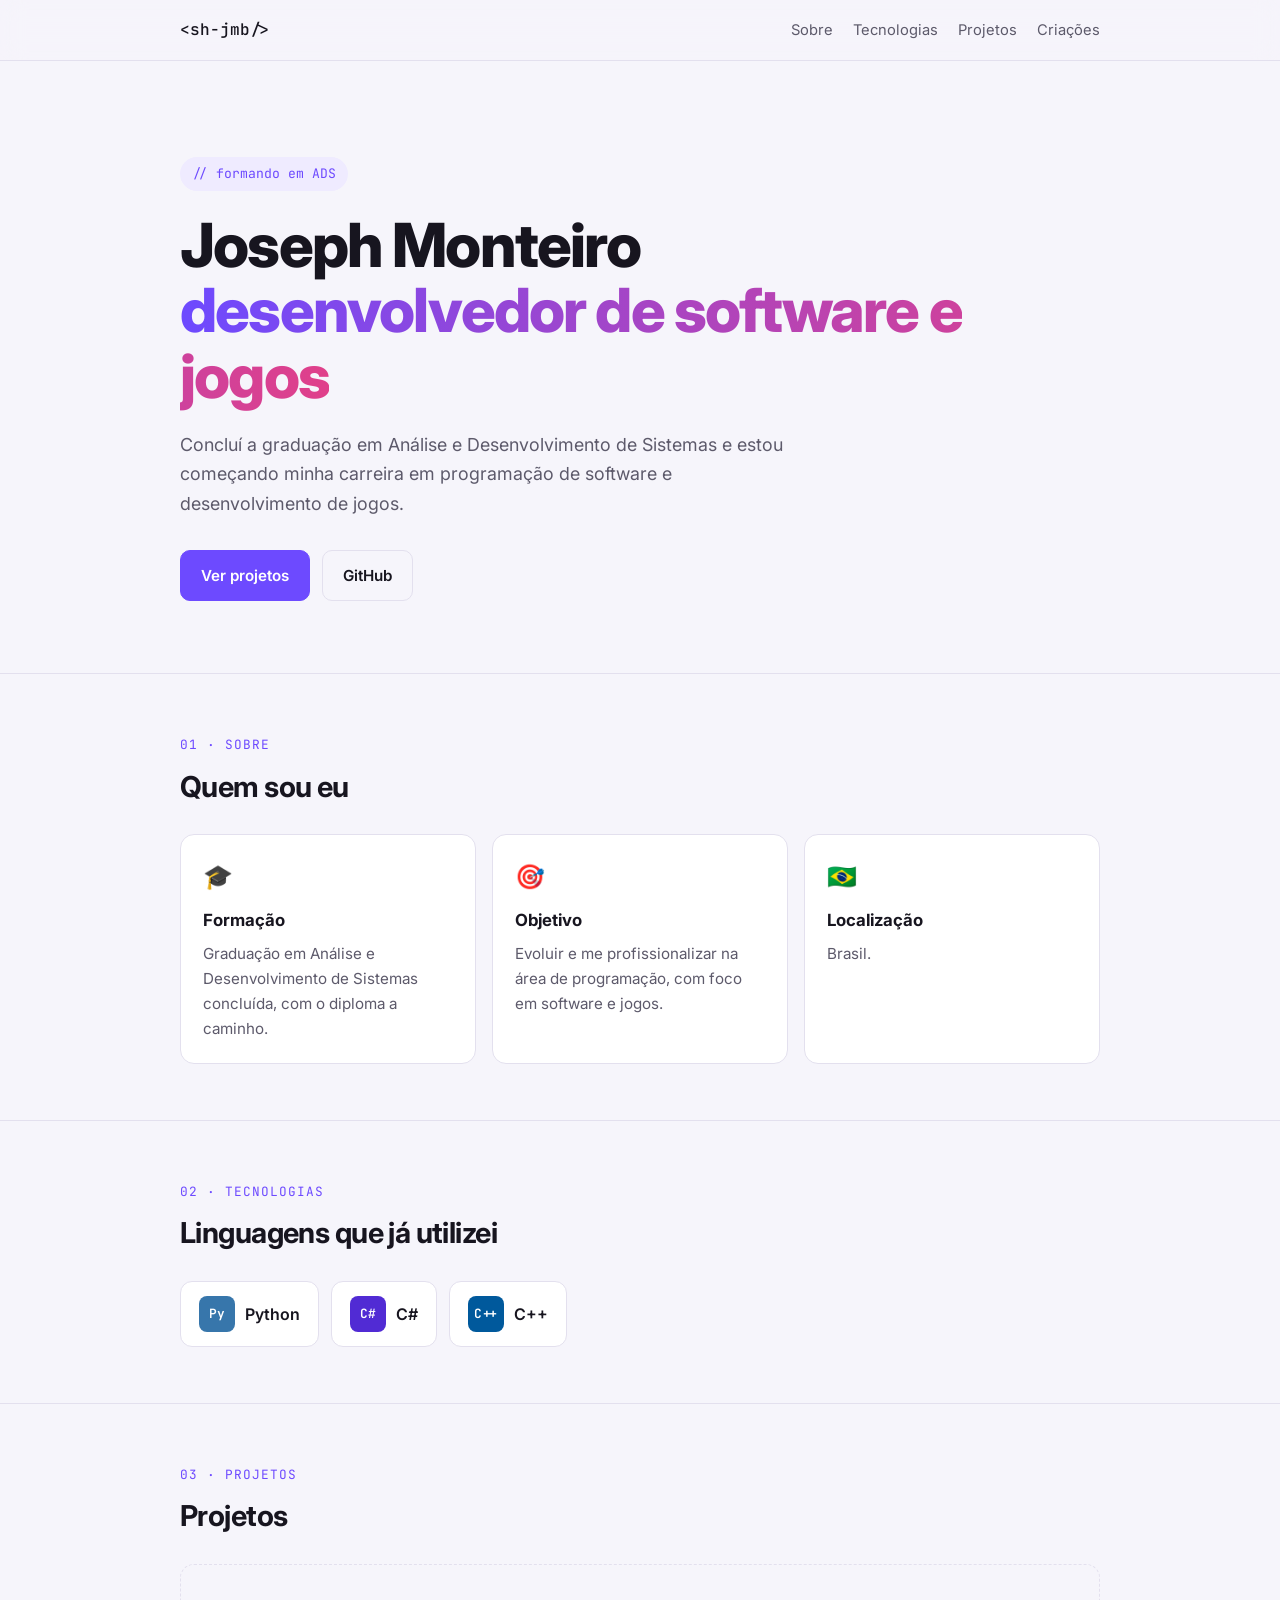
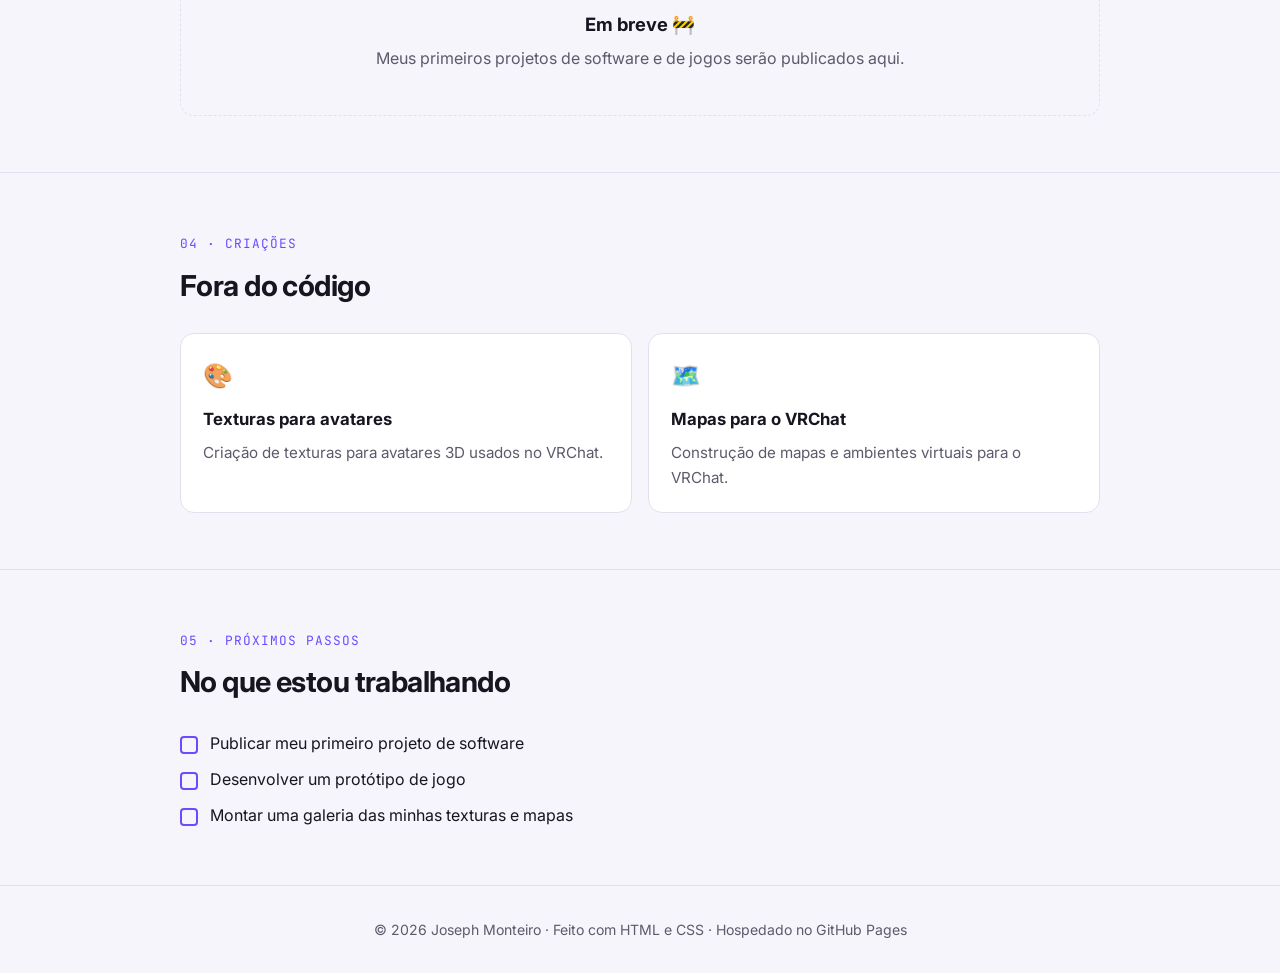
==== index.html @ 221501d6 "Cria site de portfólio" ====
<!doctype html>
<html lang="pt-BR">
<head>
<meta charset="utf-8">
<meta name="viewport" content="width=device-width, initial-scale=1">
<title>Joseph Monteiro | Portfólio</title>
<meta name="description" content="Portfólio de Joseph Monteiro, formando em Análise e Desenvolvimento de Sistemas, com foco em desenvolvimento de software e de jogos.">
<link rel="preconnect" href="https://fonts.googleapis.com">
<link rel="preconnect" href="https://fonts.gstatic.com" crossorigin>
<link href="https://fonts.googleapis.com/css2?family=Inter:wght@400;500;600;700;800&family=JetBrains+Mono:wght@500&display=swap" rel="stylesheet">
<style>
:root{
  --bg:#f6f5fb; --surface:#ffffff; --text:#17151f; --muted:#5d5a6b; --line:#e3e0ee;
  --accent:#6d4aff; --accent-2:#e0408a; --chip:#efebff;
}
@media (prefers-color-scheme: dark){
  :root{
    --bg:#0e0d14; --surface:#17151f; --text:#f1effa; --muted:#a19db3; --line:#2a2737;
    --accent:#9c85ff; --accent-2:#ff6fb0; --chip:#221e33;
  }
}
*{box-sizing:border-box;margin:0;padding:0}
html{scroll-behavior:smooth}
body{background:var(--bg);color:var(--text);font-family:Inter,system-ui,-apple-system,"Segoe UI",sans-serif;line-height:1.65;-webkit-font-smoothing:antialiased}
a{color:inherit}
.wrap{max-width:960px;margin:0 auto;padding:0 20px}

/* Navegação */
nav{position:sticky;top:0;z-index:10;backdrop-filter:blur(12px);background:color-mix(in srgb,var(--bg) 82%,transparent);border-bottom:1px solid var(--line)}
nav .wrap{display:flex;align-items:center;justify-content:space-between;height:60px;gap:16px}
.logo{font-family:"JetBrains Mono",monospace;font-weight:500;text-decoration:none}
.logo span{color:var(--accent)}
nav ul{display:flex;gap:20px;list-style:none;font-size:.92rem}
nav ul a{text-decoration:none;color:var(--muted)}
nav ul a:hover{color:var(--text)}

/* Topo */
.hero{padding:96px 0 72px}
.tag{display:inline-block;font-family:"JetBrains Mono",monospace;font-size:.82rem;color:var(--accent);background:var(--chip);padding:6px 12px;border-radius:999px;margin-bottom:22px}
h1{font-size:clamp(2.3rem,6vw,3.8rem);line-height:1.08;font-weight:800;letter-spacing:-.03em}
h1 .grad{background:linear-gradient(90deg,var(--accent),var(--accent-2));-webkit-background-clip:text;background-clip:text;color:transparent}
.hero p{margin-top:20px;font-size:1.12rem;color:var(--muted);max-width:620px}
.cta{display:flex;flex-wrap:wrap;gap:12px;margin-top:32px}
.btn{display:inline-flex;align-items:center;gap:8px;padding:12px 20px;border-radius:10px;font-weight:600;text-decoration:none;font-size:.95rem;border:1px solid var(--line)}
.btn.primary{background:var(--accent);border-color:var(--accent);color:#fff}
.btn:hover{transform:translateY(-1px)}

/* Seções */
section{padding:56px 0;border-top:1px solid var(--line)}
.label{font-family:"JetBrains Mono",monospace;font-size:.8rem;color:var(--accent);text-transform:uppercase;letter-spacing:.08em}
h2{font-size:1.8rem;font-weight:700;letter-spacing:-.02em;margin:6px 0 24px}
.grid{display:grid;gap:16px;grid-template-columns:repeat(auto-fit,minmax(240px,1fr))}
.card{background:var(--surface);border:1px solid var(--line);border-radius:14px;padding:22px}
.card h3{font-size:1.05rem;margin-bottom:6px}
.card p{color:var(--muted);font-size:.95rem}
.icon{font-size:1.5rem;margin-bottom:10px;display:block}

.skills{display:flex;flex-wrap:wrap;gap:12px}
.skill{display:flex;align-items:center;gap:10px;background:var(--surface);border:1px solid var(--line);border-radius:12px;padding:14px 18px;font-weight:600}
.skill i{font-style:normal;font-family:"JetBrains Mono",monospace;font-size:.8rem;color:#fff;border-radius:8px;width:36px;height:36px;display:grid;place-items:center}

.timeline{border-left:2px solid var(--line);padding-left:22px;display:grid;gap:22px}
.timeline div{position:relative}
.timeline div::before{content:"";position:absolute;left:-29px;top:7px;width:12px;height:12px;border-radius:50%;background:var(--accent);box-shadow:0 0 0 4px var(--bg)}
.timeline small{color:var(--muted);font-family:"JetBrains Mono",monospace;font-size:.8rem}

.soon{text-align:center;border:1px dashed var(--line);border-radius:14px;padding:44px 20px;color:var(--muted)}
.soon strong{display:block;color:var(--text);font-size:1.15rem;margin-bottom:6px}

ul.checks{list-style:none;display:grid;gap:10px}
ul.checks li{display:flex;gap:12px;align-items:flex-start}
ul.checks li::before{content:"";flex:none;margin-top:6px;width:14px;height:14px;border:2px solid var(--accent);border-radius:4px}

footer{border-top:1px solid var(--line);padding:32px 0;color:var(--muted);font-size:.88rem;text-align:center}

@media (max-width:640px){
  nav ul{display:none}
  .hero{padding:64px 0 48px}
}
</style>
</head>
<body>

<nav>
  <div class="wrap">
    <a class="logo" href="#">&lt;sh-jmb<span>/</span>&gt;</a>
    <ul>
      <li><a href="#sobre">Sobre</a></li>
      <li><a href="#tecnologias">Tecnologias</a></li>
      <li><a href="#projetos">Projetos</a></li>
      <li><a href="#criacoes">Criações</a></li>
    </ul>
  </div>
</nav>

<header class="hero">
  <div class="wrap">
    <span class="tag">// formando em ADS</span>
    <h1>Joseph Monteiro<br><span class="grad">desenvolvedor de software e jogos</span></h1>
    <p>Concluí a graduação em Análise e Desenvolvimento de Sistemas e estou começando minha carreira em programação de software e desenvolvimento de jogos.</p>
    <div class="cta">
      <a class="btn primary" href="#projetos">Ver projetos</a>
      <a class="btn" href="https://github.com/sh-jmb">GitHub</a>
    </div>
  </div>
</header>

<main>
  <section id="sobre">
    <div class="wrap">
      <span class="label">01 · Sobre</span>
      <h2>Quem sou eu</h2>
      <div class="grid">
        <div class="card">
          <span class="icon">🎓</span>
          <h3>Formação</h3>
          <p>Graduação em Análise e Desenvolvimento de Sistemas concluída, com o diploma a caminho.</p>
        </div>
        <div class="card">
          <span class="icon">🎯</span>
          <h3>Objetivo</h3>
          <p>Evoluir e me profissionalizar na área de programação, com foco em software e jogos.</p>
        </div>
        <div class="card">
          <span class="icon">🇧🇷</span>
          <h3>Localização</h3>
          <p>Brasil.</p>
        </div>
      </div>
    </div>
  </section>

  <section id="tecnologias">
    <div class="wrap">
      <span class="label">02 · Tecnologias</span>
      <h2>Linguagens que já utilizei</h2>
      <div class="skills">
        <div class="skill"><i style="background:#3776ab">Py</i>Python</div>
        <div class="skill"><i style="background:#512bd4">C#</i>C#</div>
        <div class="skill"><i style="background:#00599c">C++</i>C++</div>
      </div>
    </div>
  </section>

  <section id="projetos">
    <div class="wrap">
      <span class="label">03 · Projetos</span>
      <h2>Projetos</h2>
      <div class="soon">
        <strong>Em breve 🚧</strong>
        Meus primeiros projetos de software e de jogos serão publicados aqui.
      </div>
    </div>
  </section>

  <section id="criacoes">
    <div class="wrap">
      <span class="label">04 · Criações</span>
      <h2>Fora do código</h2>
      <div class="grid">
        <div class="card">
          <span class="icon">🎨</span>
          <h3>Texturas para avatares</h3>
          <p>Criação de texturas para avatares 3D usados no VRChat.</p>
        </div>
        <div class="card">
          <span class="icon">🗺️</span>
          <h3>Mapas para o VRChat</h3>
          <p>Construção de mapas e ambientes virtuais para o VRChat.</p>
        </div>
      </div>
    </div>
  </section>

  <section id="proximos">
    <div class="wrap">
      <span class="label">05 · Próximos passos</span>
      <h2>No que estou trabalhando</h2>
      <ul class="checks">
        <li>Publicar meu primeiro projeto de software</li>
        <li>Desenvolver um protótipo de jogo</li>
        <li>Montar uma galeria das minhas texturas e mapas</li>
      </ul>
    </div>
  </section>
</main>

<footer>
  <div class="wrap">© <span id="ano">2026</span> Joseph Monteiro · Feito com HTML e CSS · Hospedado no GitHub Pages</div>
</footer>

<script>document.getElementById('ano').textContent = new Date().getFullYear();</script>
</body>
</html>
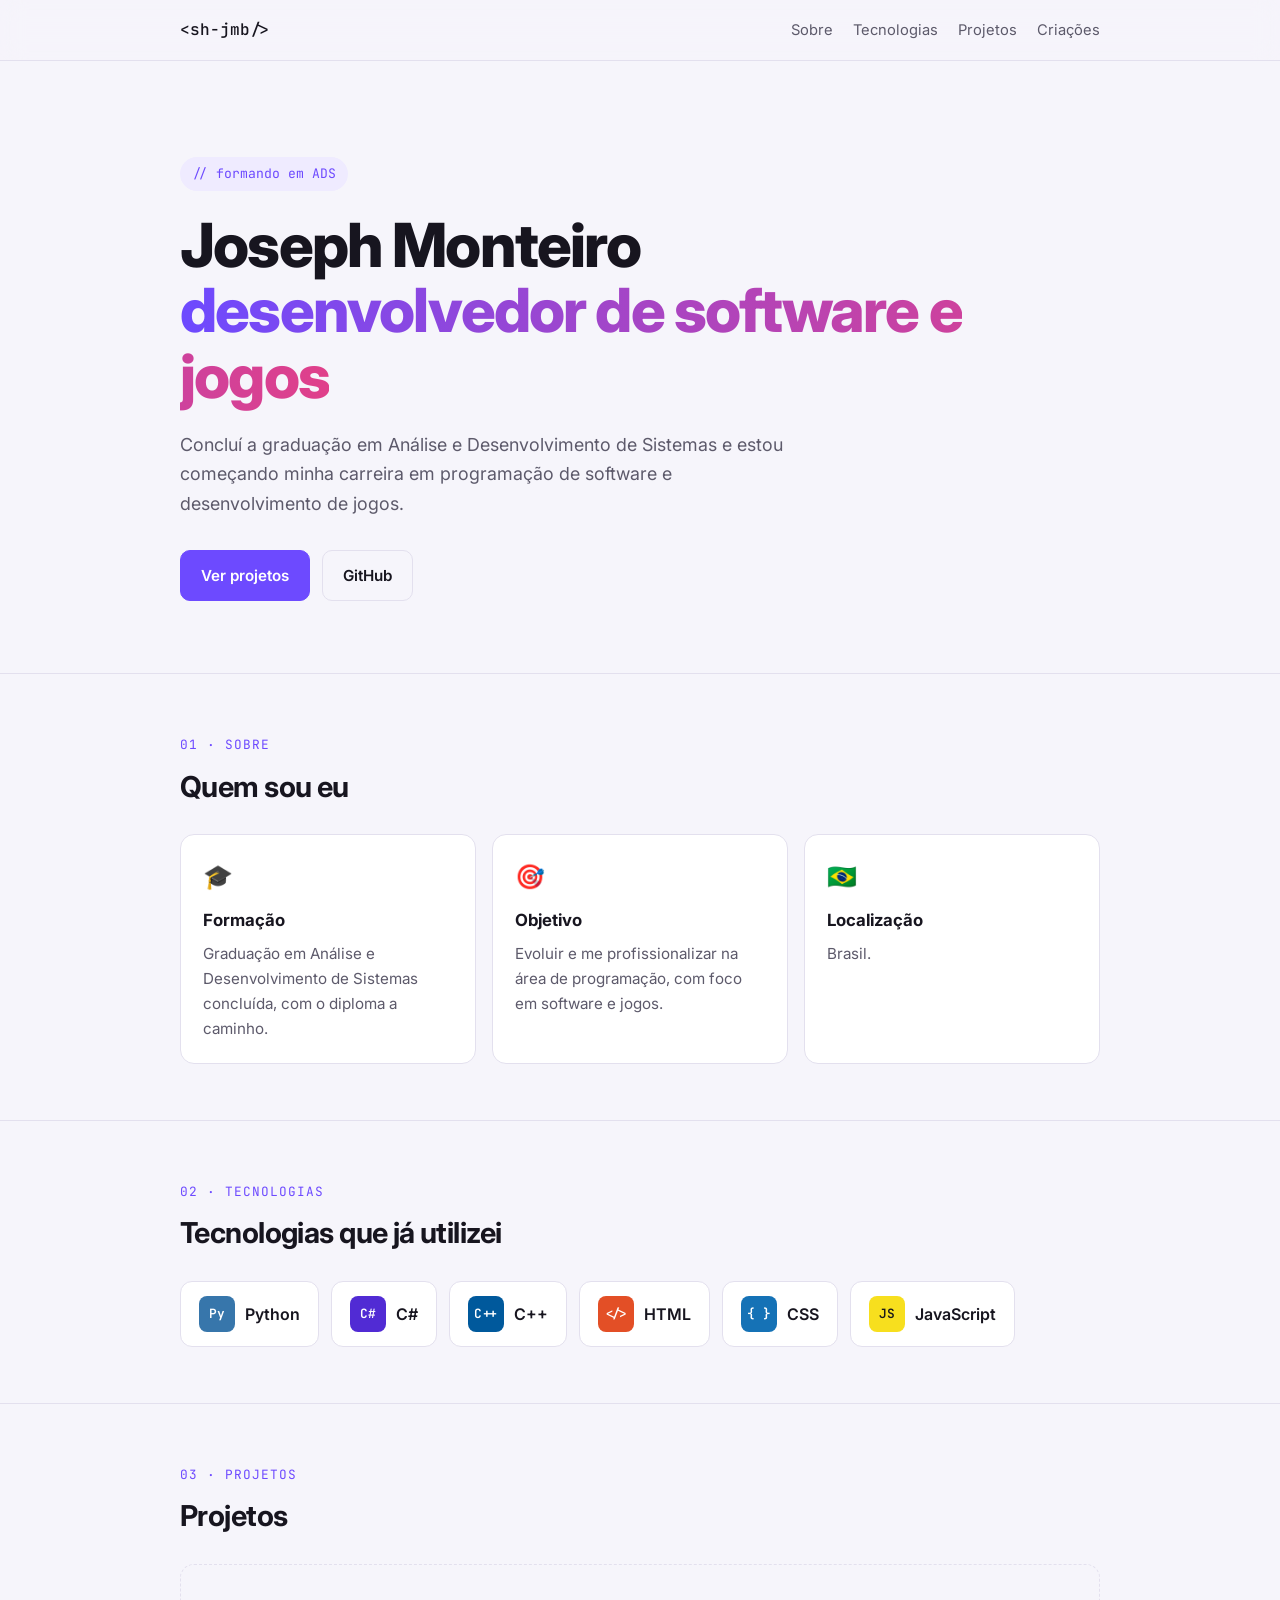
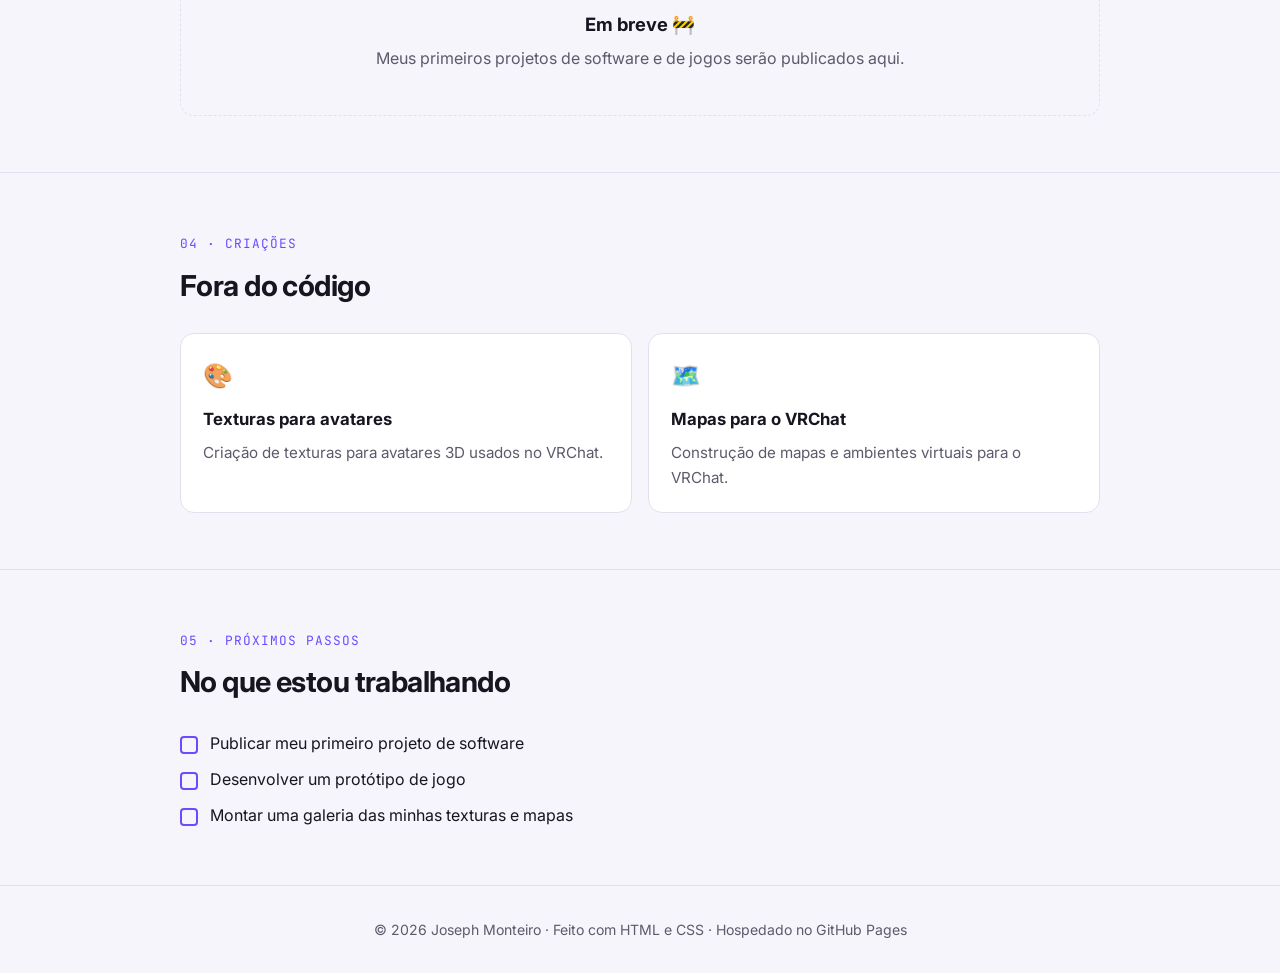
==== commit f8a6dbf1: "Adiciona HTML, CSS e JavaScript às tecnologias" ====
--- a/index.html
+++ b/index.html
@@ -133,11 +133,14 @@
   <section id="tecnologias">
     <div class="wrap">
       <span class="label">02 · Tecnologias</span>
-      <h2>Linguagens que já utilizei</h2>
+      <h2>Tecnologias que já utilizei</h2>
       <div class="skills">
         <div class="skill"><i style="background:#3776ab">Py</i>Python</div>
         <div class="skill"><i style="background:#512bd4">C#</i>C#</div>
         <div class="skill"><i style="background:#00599c">C++</i>C++</div>
+        <div class="skill"><i style="background:#e34f26">&lt;/&gt;</i>HTML</div>
+        <div class="skill"><i style="background:#1572b6">{ }</i>CSS</div>
+        <div class="skill"><i style="background:#f7df1e;color:#1a1a1a">JS</i>JavaScript</div>
       </div>
     </div>
   </section>
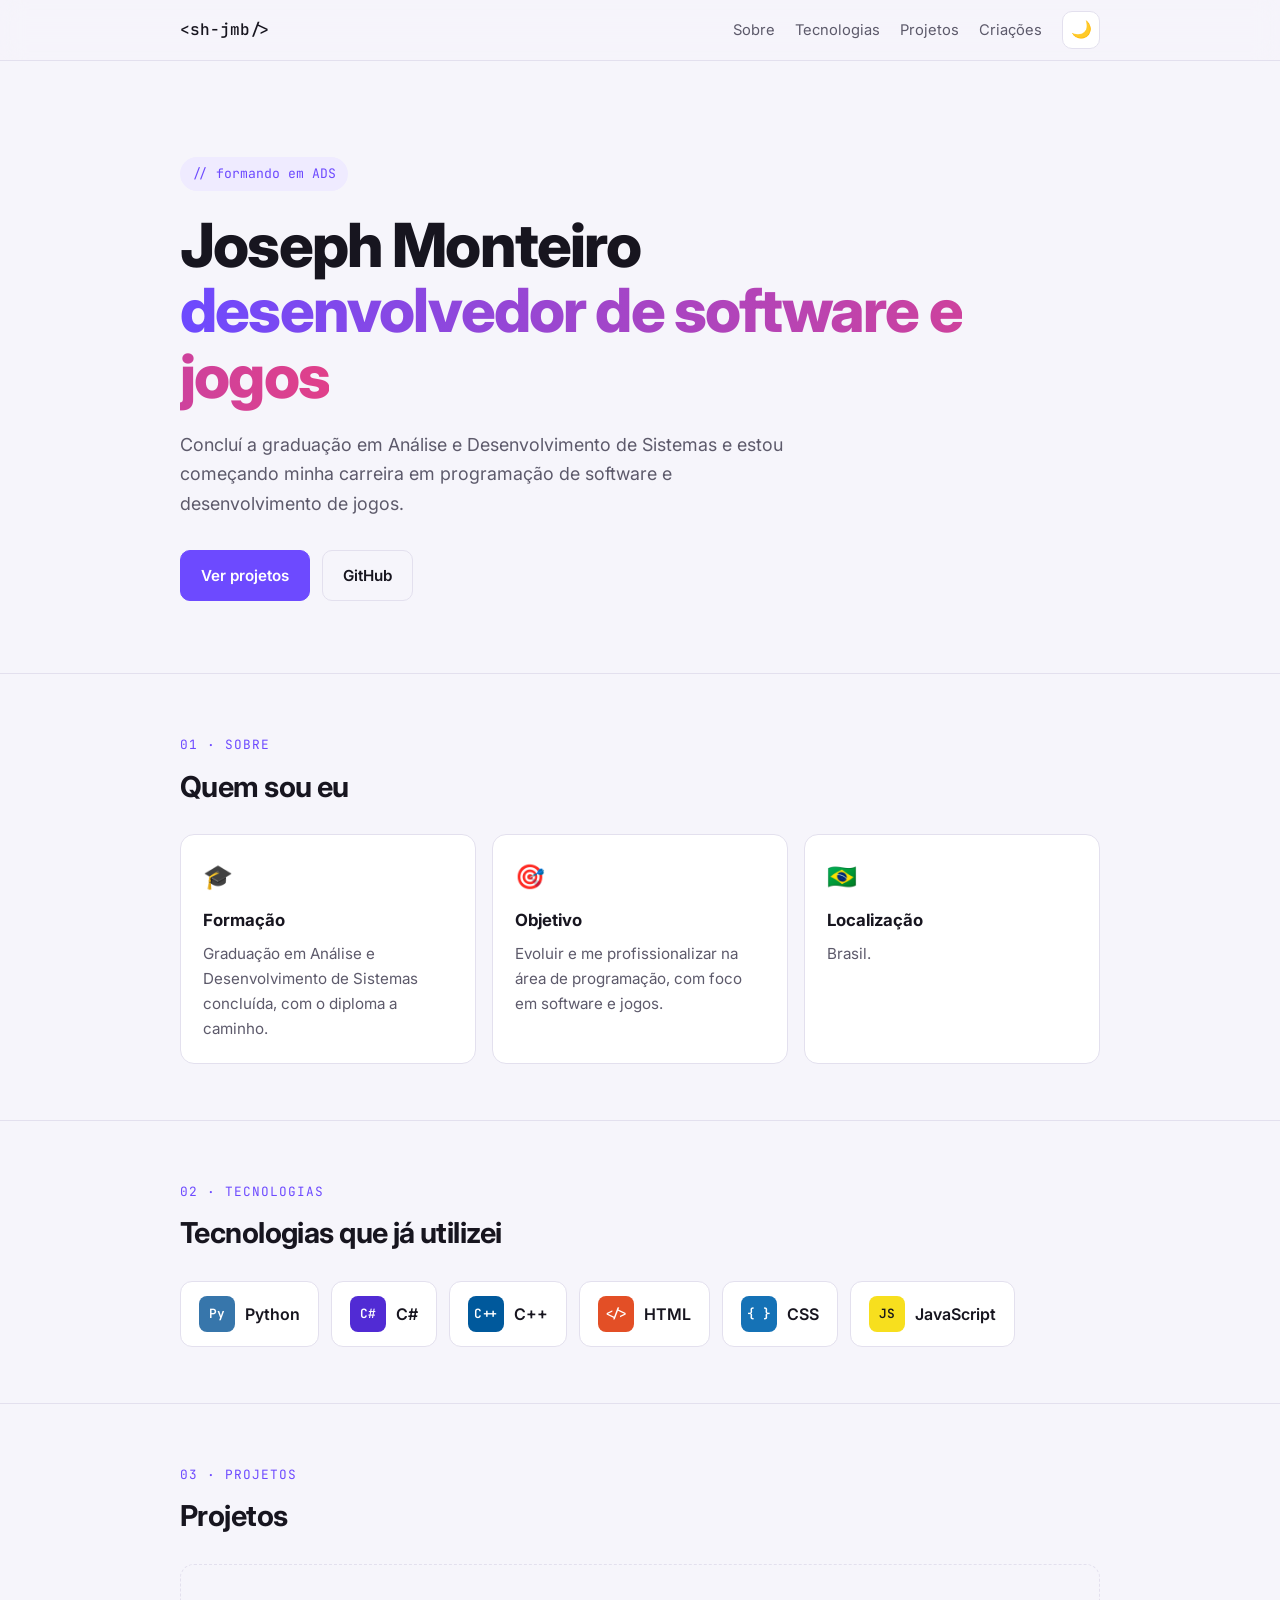
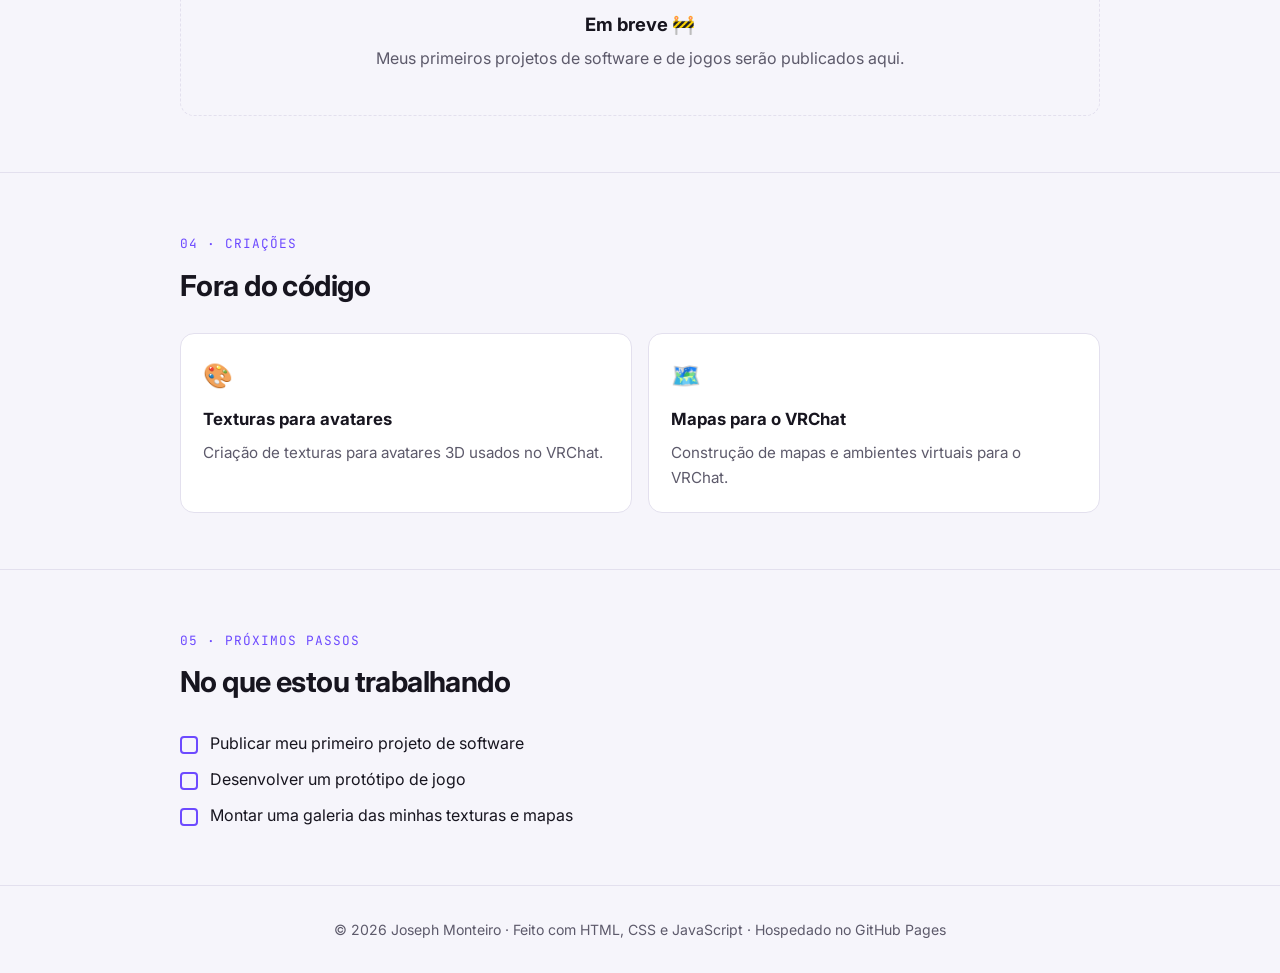
==== commit ff67002f: "Adiciona botão de modo claro/escuro" ====
--- a/index.html
+++ b/index.html
@@ -8,17 +8,25 @@
 <link rel="preconnect" href="https://fonts.googleapis.com">
 <link rel="preconnect" href="https://fonts.gstatic.com" crossorigin>
 <link href="https://fonts.googleapis.com/css2?family=Inter:wght@400;500;600;700;800&family=JetBrains+Mono:wght@500&display=swap" rel="stylesheet">
+<script>try{var t=localStorage.getItem('tema');if(t==='light'||t==='dark')document.documentElement.dataset.theme=t;}catch(e){}</script>
 <style>
 :root{
   --bg:#f6f5fb; --surface:#ffffff; --text:#17151f; --muted:#5d5a6b; --line:#e3e0ee;
   --accent:#6d4aff; --accent-2:#e0408a; --chip:#efebff;
 }
 @media (prefers-color-scheme: dark){
-  :root{
+  :root:not([data-theme="light"]){
     --bg:#0e0d14; --surface:#17151f; --text:#f1effa; --muted:#a19db3; --line:#2a2737;
     --accent:#9c85ff; --accent-2:#ff6fb0; --chip:#221e33;
   }
 }
+:root[data-theme="dark"]{
+  --bg:#0e0d14; --surface:#17151f; --text:#f1effa; --muted:#a19db3; --line:#2a2737;
+  --accent:#9c85ff; --accent-2:#ff6fb0; --chip:#221e33;
+}
+:root{color-scheme:light dark}
+:root[data-theme="light"]{color-scheme:light}
+:root[data-theme="dark"]{color-scheme:dark}
 *{box-sizing:border-box;margin:0;padding:0}
 html{scroll-behavior:smooth}
 body{background:var(--bg);color:var(--text);font-family:Inter,system-ui,-apple-system,"Segoe UI",sans-serif;line-height:1.65;-webkit-font-smoothing:antialiased}
@@ -33,6 +41,11 @@
 nav ul{display:flex;gap:20px;list-style:none;font-size:.92rem}
 nav ul a{text-decoration:none;color:var(--muted)}
 nav ul a:hover{color:var(--text)}
+.nav-right{display:flex;align-items:center;gap:20px}
+.theme-btn{display:grid;place-items:center;width:38px;height:38px;border-radius:10px;border:1px solid var(--line);background:var(--surface);color:var(--text);cursor:pointer;font-size:1.05rem;line-height:1}
+.theme-btn:hover{border-color:var(--accent)}
+.theme-btn:focus-visible{outline:2px solid var(--accent);outline-offset:2px}
+body,.card,.skill,nav,.theme-btn{transition:background-color .25s,border-color .25s,color .25s}
 
 /* Topo */
 .hero{padding:96px 0 72px}
@@ -84,12 +97,15 @@
 <nav>
   <div class="wrap">
     <a class="logo" href="#">&lt;sh-jmb<span>/</span>&gt;</a>
-    <ul>
-      <li><a href="#sobre">Sobre</a></li>
-      <li><a href="#tecnologias">Tecnologias</a></li>
-      <li><a href="#projetos">Projetos</a></li>
-      <li><a href="#criacoes">Criações</a></li>
-    </ul>
+    <div class="nav-right">
+      <ul>
+        <li><a href="#sobre">Sobre</a></li>
+        <li><a href="#tecnologias">Tecnologias</a></li>
+        <li><a href="#projetos">Projetos</a></li>
+        <li><a href="#criacoes">Criações</a></li>
+      </ul>
+      <button class="theme-btn" id="tema" type="button" aria-label="Alternar modo claro/escuro" title="Alternar modo claro/escuro">🌙</button>
+    </div>
   </div>
 </nav>
 
@@ -189,9 +205,33 @@
 </main>
 
 <footer>
-  <div class="wrap">© <span id="ano">2026</span> Joseph Monteiro · Feito com HTML e CSS · Hospedado no GitHub Pages</div>
+  <div class="wrap">© <span id="ano">2026</span> Joseph Monteiro · Feito com HTML, CSS e JavaScript · Hospedado no GitHub Pages</div>
 </footer>
 
-<script>document.getElementById('ano').textContent = new Date().getFullYear();</script>
+<script>
+document.getElementById('ano').textContent = new Date().getFullYear();
+
+// Modo claro/escuro: segue o sistema até a pessoa escolher, e lembra a escolha
+(function(){
+  var root = document.documentElement;
+  var btn = document.getElementById('tema');
+  var media = window.matchMedia('(prefers-color-scheme: dark)');
+  function atual(){ return root.dataset.theme || (media.matches ? 'dark' : 'light'); }
+  function atualizarBotao(){
+    var escuro = atual() === 'dark';
+    btn.textContent = escuro ? '☀️' : '🌙';
+    btn.setAttribute('aria-label', escuro ? 'Ativar modo claro' : 'Ativar modo escuro');
+    btn.title = btn.getAttribute('aria-label');
+  }
+  btn.addEventListener('click', function(){
+    var novo = atual() === 'dark' ? 'light' : 'dark';
+    root.dataset.theme = novo;
+    try { localStorage.setItem('tema', novo); } catch(e) {}
+    atualizarBotao();
+  });
+  media.addEventListener('change', atualizarBotao);
+  atualizarBotao();
+})();
+</script>
 </body>
 </html>
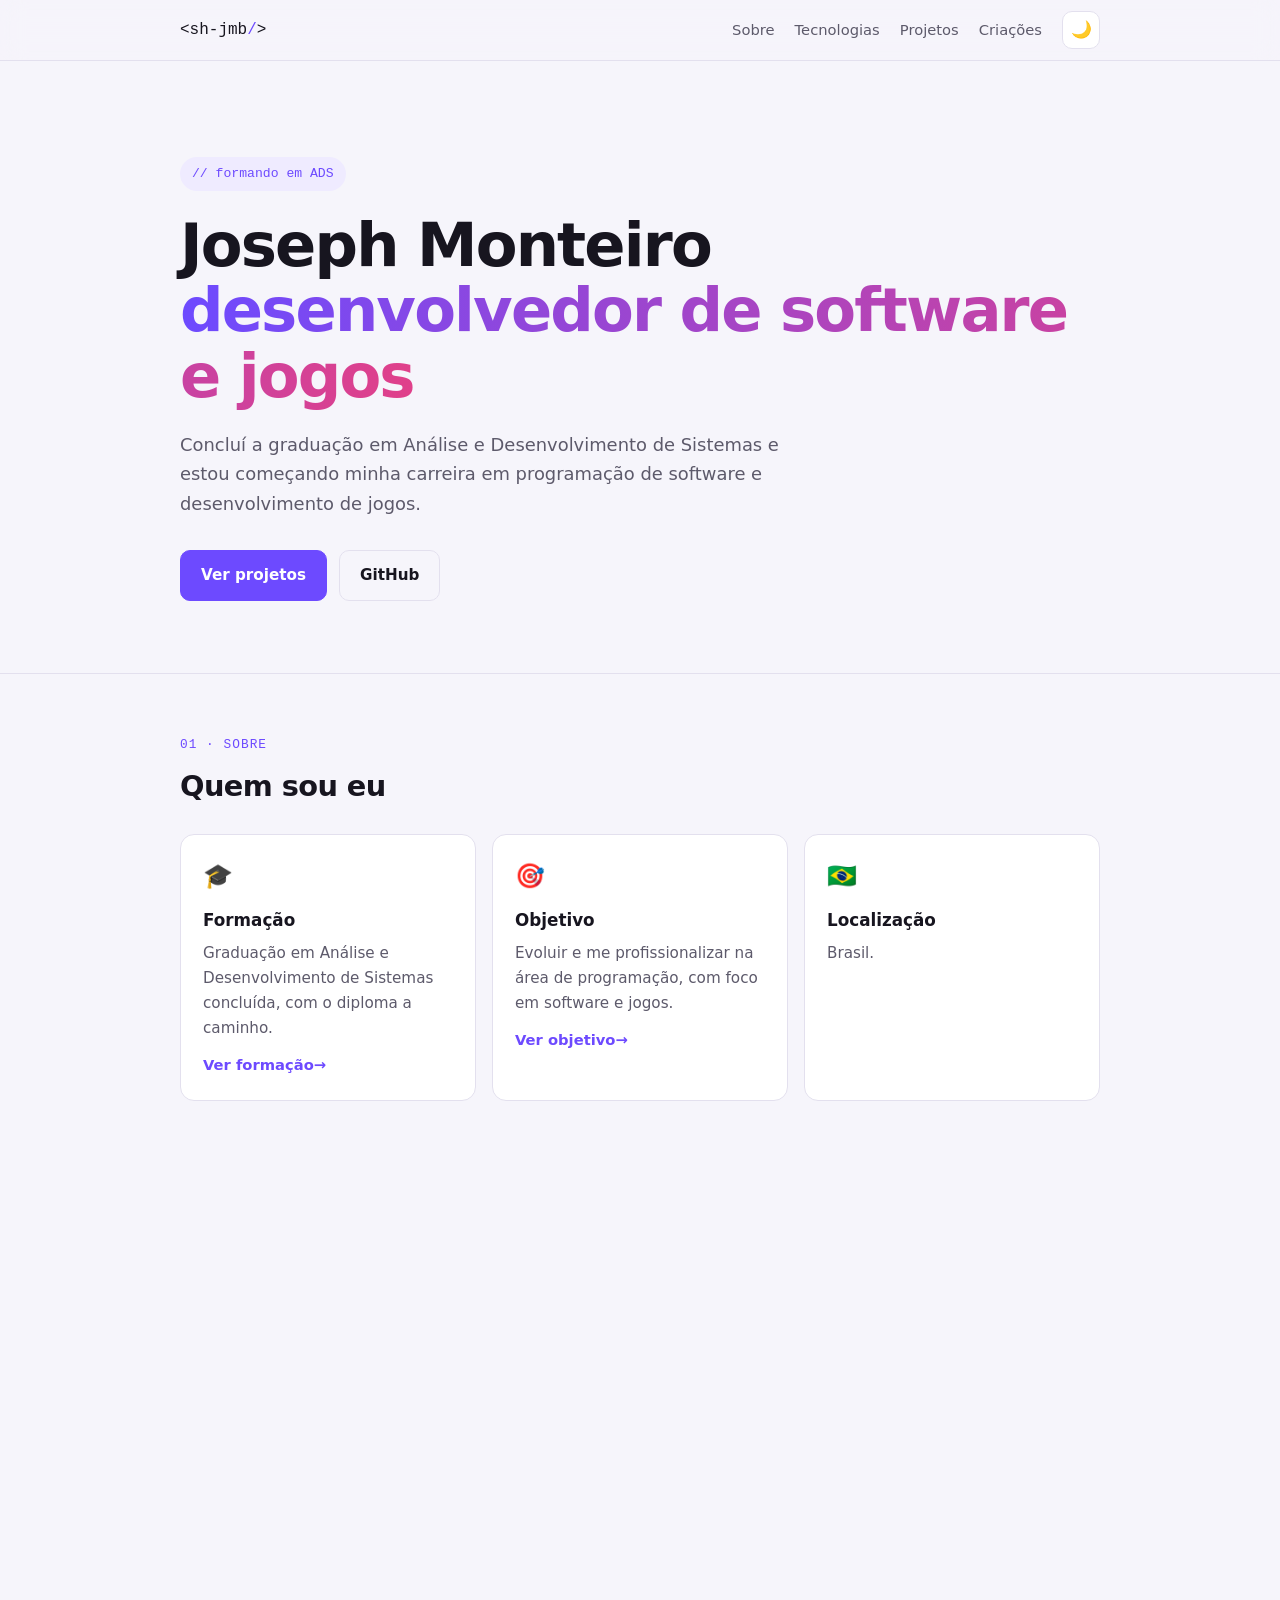
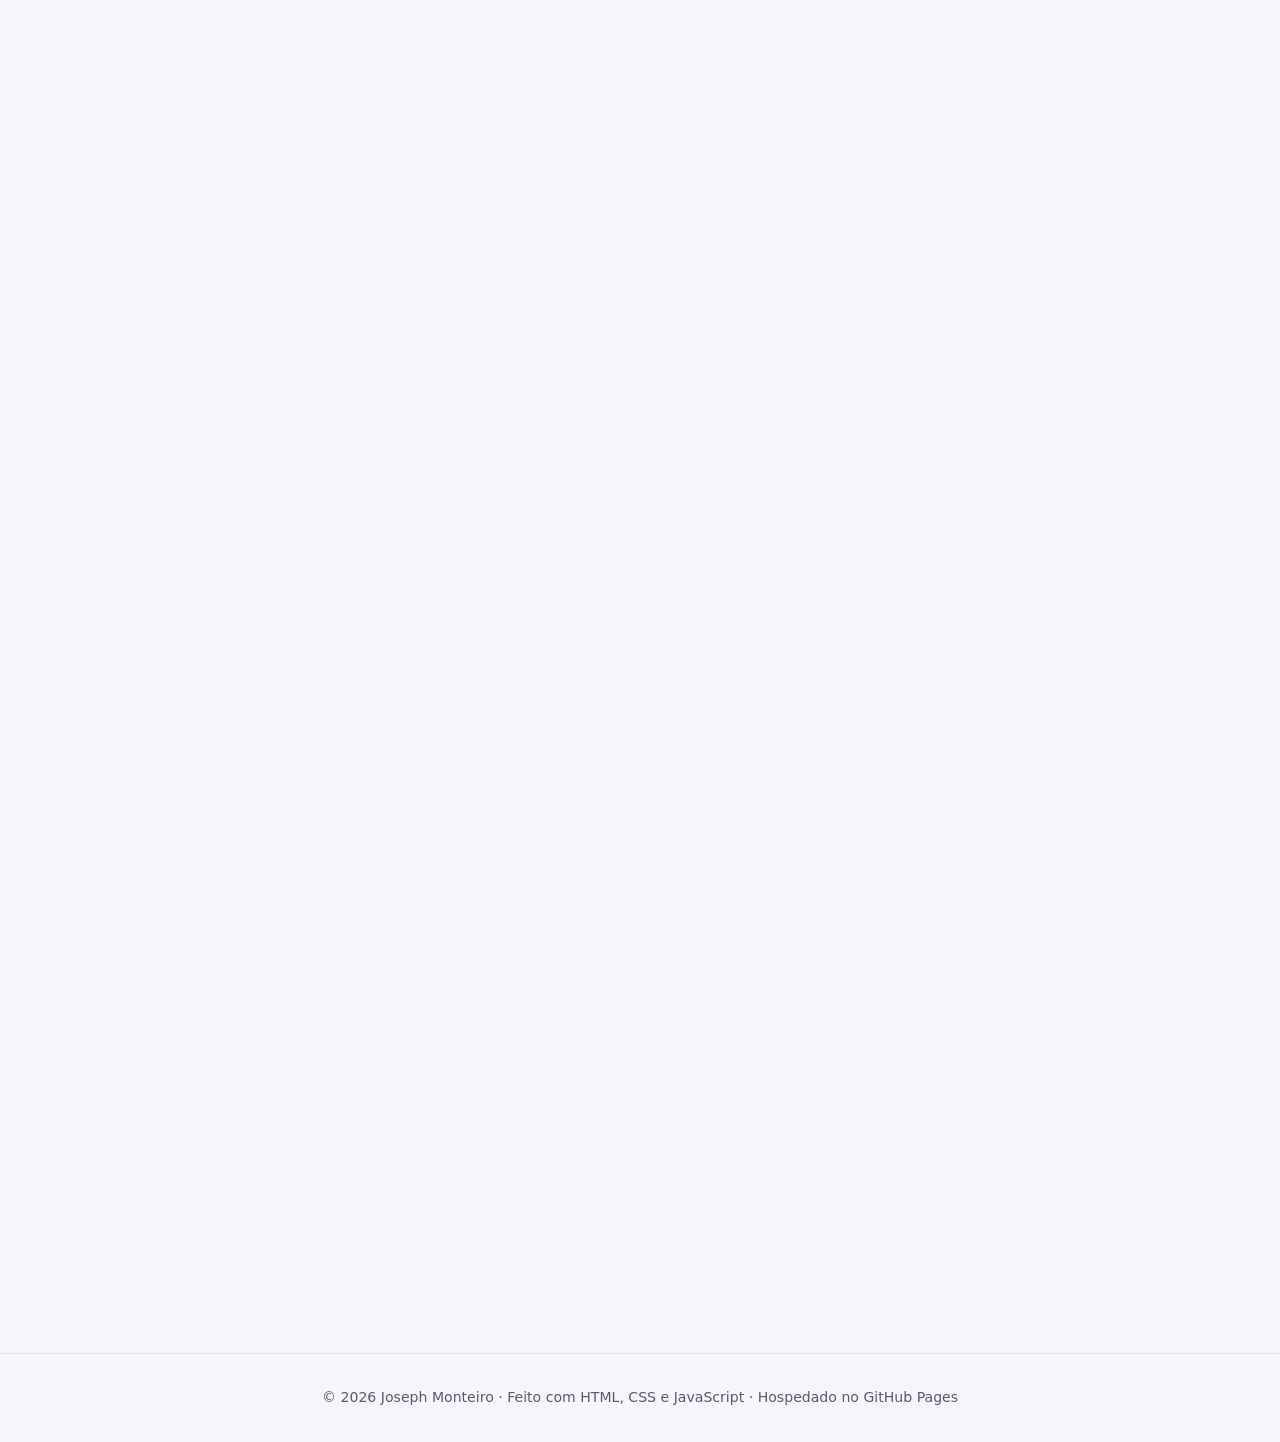
==== commit edbf713c: "Reorganização do CSS/JS e adiciona páginas de formação e criações" ====
--- a/index.html
+++ b/index.html
@@ -1,237 +1,178 @@
 <!doctype html>
 <html lang="pt-BR">
 <head>
-<meta charset="utf-8">
-<meta name="viewport" content="width=device-width, initial-scale=1">
-<title>Joseph Monteiro | Portfólio</title>
-<meta name="description" content="Portfólio de Joseph Monteiro, formando em Análise e Desenvolvimento de Sistemas, com foco em desenvolvimento de software e de jogos.">
-<link rel="preconnect" href="https://fonts.googleapis.com">
-<link rel="preconnect" href="https://fonts.gstatic.com" crossorigin>
-<link href="https://fonts.googleapis.com/css2?family=Inter:wght@400;500;600;700;800&family=JetBrains+Mono:wght@500&display=swap" rel="stylesheet">
-<script>try{var t=localStorage.getItem('tema');if(t==='light'||t==='dark')document.documentElement.dataset.theme=t;}catch(e){}</script>
-<style>
-:root{
-  --bg:#f6f5fb; --surface:#ffffff; --text:#17151f; --muted:#5d5a6b; --line:#e3e0ee;
-  --accent:#6d4aff; --accent-2:#e0408a; --chip:#efebff;
-}
-@media (prefers-color-scheme: dark){
-  :root:not([data-theme="light"]){
-    --bg:#0e0d14; --surface:#17151f; --text:#f1effa; --muted:#a19db3; --line:#2a2737;
-    --accent:#9c85ff; --accent-2:#ff6fb0; --chip:#221e33;
-  }
-}
-:root[data-theme="dark"]{
-  --bg:#0e0d14; --surface:#17151f; --text:#f1effa; --muted:#a19db3; --line:#2a2737;
-  --accent:#9c85ff; --accent-2:#ff6fb0; --chip:#221e33;
-}
-:root{color-scheme:light dark}
-:root[data-theme="light"]{color-scheme:light}
-:root[data-theme="dark"]{color-scheme:dark}
-*{box-sizing:border-box;margin:0;padding:0}
-html{scroll-behavior:smooth}
-body{background:var(--bg);color:var(--text);font-family:Inter,system-ui,-apple-system,"Segoe UI",sans-serif;line-height:1.65;-webkit-font-smoothing:antialiased}
-a{color:inherit}
-.wrap{max-width:960px;margin:0 auto;padding:0 20px}
+  <meta charset="utf-8">
+  <meta name="viewport" content="width=device-width, initial-scale=1">
+  <meta http-equiv="Content-Security-Policy" content="default-src 'self'; script-src 'self'; style-src 'self' https://fonts.googleapis.com; font-src https://fonts.gstatic.com; img-src 'self' data:; connect-src 'self'; base-uri 'self'; form-action 'none'; object-src 'none'">
+  <meta name="referrer" content="strict-origin-when-cross-origin">
 
-/* Navegação */
-nav{position:sticky;top:0;z-index:10;backdrop-filter:blur(12px);background:color-mix(in srgb,var(--bg) 82%,transparent);border-bottom:1px solid var(--line)}
-nav .wrap{display:flex;align-items:center;justify-content:space-between;height:60px;gap:16px}
-.logo{font-family:"JetBrains Mono",monospace;font-weight:500;text-decoration:none}
-.logo span{color:var(--accent)}
-nav ul{display:flex;gap:20px;list-style:none;font-size:.92rem}
-nav ul a{text-decoration:none;color:var(--muted)}
-nav ul a:hover{color:var(--text)}
-.nav-right{display:flex;align-items:center;gap:20px}
-.theme-btn{display:grid;place-items:center;width:38px;height:38px;border-radius:10px;border:1px solid var(--line);background:var(--surface);color:var(--text);cursor:pointer;font-size:1.05rem;line-height:1}
-.theme-btn:hover{border-color:var(--accent)}
-.theme-btn:focus-visible{outline:2px solid var(--accent);outline-offset:2px}
-body,.card,.skill,nav,.theme-btn{transition:background-color .25s,border-color .25s,color .25s}
+  <title>Joseph Monteiro | Portfólio</title>
+  <meta name="description" content="Portfólio de Joseph Monteiro, formando em Análise e Desenvolvimento de Sistemas, com foco em desenvolvimento de software e de jogos.">
+  <meta name="theme-color" content="#f6f5fb" media="(prefers-color-scheme: light)">
+  <meta name="theme-color" content="#0e0d14" media="(prefers-color-scheme: dark)">
 
-/* Topo */
-.hero{padding:96px 0 72px}
-.tag{display:inline-block;font-family:"JetBrains Mono",monospace;font-size:.82rem;color:var(--accent);background:var(--chip);padding:6px 12px;border-radius:999px;margin-bottom:22px}
-h1{font-size:clamp(2.3rem,6vw,3.8rem);line-height:1.08;font-weight:800;letter-spacing:-.03em}
-h1 .grad{background:linear-gradient(90deg,var(--accent),var(--accent-2));-webkit-background-clip:text;background-clip:text;color:transparent}
-.hero p{margin-top:20px;font-size:1.12rem;color:var(--muted);max-width:620px}
-.cta{display:flex;flex-wrap:wrap;gap:12px;margin-top:32px}
-.btn{display:inline-flex;align-items:center;gap:8px;padding:12px 20px;border-radius:10px;font-weight:600;text-decoration:none;font-size:.95rem;border:1px solid var(--line)}
-.btn.primary{background:var(--accent);border-color:var(--accent);color:#fff}
-.btn:hover{transform:translateY(-1px)}
+  <!-- Prévia ao compartilhar o link -->
+  <meta property="og:type" content="website">
+  <meta property="og:title" content="Joseph Monteiro | Portfólio">
+  <meta property="og:description" content="Formando em ADS, com foco em desenvolvimento de software e de jogos.">
+  <meta property="og:url" content="https://sh-jmb.github.io/">
+  <meta property="og:locale" content="pt_BR">
 
-/* Seções */
-section{padding:56px 0;border-top:1px solid var(--line)}
-.label{font-family:"JetBrains Mono",monospace;font-size:.8rem;color:var(--accent);text-transform:uppercase;letter-spacing:.08em}
-h2{font-size:1.8rem;font-weight:700;letter-spacing:-.02em;margin:6px 0 24px}
-.grid{display:grid;gap:16px;grid-template-columns:repeat(auto-fit,minmax(240px,1fr))}
-.card{background:var(--surface);border:1px solid var(--line);border-radius:14px;padding:22px}
-.card h3{font-size:1.05rem;margin-bottom:6px}
-.card p{color:var(--muted);font-size:.95rem}
-.icon{font-size:1.5rem;margin-bottom:10px;display:block}
+  <link rel="icon" href="assets/favicon.svg" type="image/svg+xml">
 
-.skills{display:flex;flex-wrap:wrap;gap:12px}
-.skill{display:flex;align-items:center;gap:10px;background:var(--surface);border:1px solid var(--line);border-radius:12px;padding:14px 18px;font-weight:600}
-.skill i{font-style:normal;font-family:"JetBrains Mono",monospace;font-size:.8rem;color:#fff;border-radius:8px;width:36px;height:36px;display:grid;place-items:center}
+  <!-- Fontes -->
+  <link rel="preconnect" href="https://fonts.googleapis.com">
+  <link rel="preconnect" href="https://fonts.gstatic.com" crossorigin>
+  <link rel="stylesheet" href="https://fonts.googleapis.com/css2?family=Inter:wght@400;600;700;800&family=JetBrains+Mono:wght@500&display=swap">
 
-.timeline{border-left:2px solid var(--line);padding-left:22px;display:grid;gap:22px}
-.timeline div{position:relative}
-.timeline div::before{content:"";position:absolute;left:-29px;top:7px;width:12px;height:12px;border-radius:50%;background:var(--accent);box-shadow:0 0 0 4px var(--bg)}
-.timeline small{color:var(--muted);font-family:"JetBrains Mono",monospace;font-size:.8rem}
+  <!-- Estilos (a ordem importa) -->
+  <link rel="stylesheet" href="css/tokens.css">
+  <link rel="stylesheet" href="css/base.css">
+  <link rel="stylesheet" href="css/layout.css">
+  <link rel="stylesheet" href="css/components.css">
+  <link rel="stylesheet" href="css/animations.css">
 
-.soon{text-align:center;border:1px dashed var(--line);border-radius:14px;padding:44px 20px;color:var(--muted)}
-.soon strong{display:block;color:var(--text);font-size:1.15rem;margin-bottom:6px}
-
-ul.checks{list-style:none;display:grid;gap:10px}
-ul.checks li{display:flex;gap:12px;align-items:flex-start}
-ul.checks li::before{content:"";flex:none;margin-top:6px;width:14px;height:14px;border:2px solid var(--accent);border-radius:4px}
-
-footer{border-top:1px solid var(--line);padding:32px 0;color:var(--muted);font-size:.88rem;text-align:center}
-
-@media (max-width:640px){
-  nav ul{display:none}
-  .hero{padding:64px 0 48px}
-}
-</style>
+  <!-- Tema salvo (precisa rodar antes da página aparecer) -->
+  <script src="js/theme-init.js"></script>
+  <script type="module" src="js/main.js"></script>
 </head>
 <body>
+  <a class="skip-link" href="#conteudo">Pular para o conteúdo</a>
 
-<nav>
-  <div class="wrap">
-    <a class="logo" href="#">&lt;sh-jmb<span>/</span>&gt;</a>
-    <div class="nav-right">
-      <ul>
-        <li><a href="#sobre">Sobre</a></li>
-        <li><a href="#tecnologias">Tecnologias</a></li>
-        <li><a href="#projetos">Projetos</a></li>
-        <li><a href="#criacoes">Criações</a></li>
-      </ul>
-      <button class="theme-btn" id="tema" type="button" aria-label="Alternar modo claro/escuro" title="Alternar modo claro/escuro">🌙</button>
+  <nav class="nav" aria-label="Navegação principal">
+    <div class="wrap">
+      <a class="logo" href="#">&lt;sh-jmb<span>/</span>&gt;</a>
+      <div class="nav-right">
+        <ul class="nav-links">
+          <li><a href="#sobre">Sobre</a></li>
+          <li><a href="#tecnologias">Tecnologias</a></li>
+          <li><a href="#projetos">Projetos</a></li>
+          <li><a href="#criacoes">Criações</a></li>
+        </ul>
+        <button class="theme-btn" id="tema" type="button" aria-label="Alternar modo claro/escuro" title="Alternar modo claro/escuro">🌙</button>
+      </div>
     </div>
-  </div>
-</nav>
+  </nav>
 
-<header class="hero">
-  <div class="wrap">
-    <span class="tag">// formando em ADS</span>
-    <h1>Joseph Monteiro<br><span class="grad">desenvolvedor de software e jogos</span></h1>
-    <p>Concluí a graduação em Análise e Desenvolvimento de Sistemas e estou começando minha carreira em programação de software e desenvolvimento de jogos.</p>
-    <div class="cta">
-      <a class="btn primary" href="#projetos">Ver projetos</a>
-      <a class="btn" href="https://github.com/sh-jmb">GitHub</a>
+  <header class="hero">
+    <div class="wrap">
+      <span class="tag">// formando em ADS</span>
+      <h1>Joseph Monteiro<br><span class="grad">desenvolvedor de software e jogos</span></h1>
+      <p>Concluí a graduação em Análise e Desenvolvimento de Sistemas e estou começando minha carreira em programação de software e desenvolvimento de jogos.</p>
+      <div class="cta">
+        <a class="btn btn--primary" href="#projetos">Ver projetos</a>
+        <a class="btn" href="https://github.com/sh-jmb" target="_blank" rel="noopener noreferrer">GitHub</a>
+      </div>
     </div>
-  </div>
-</header>
+  </header>
 
-<main>
-  <section id="sobre">
-    <div class="wrap">
-      <span class="label">01 · Sobre</span>
-      <h2>Quem sou eu</h2>
-      <div class="grid">
-        <div class="card">
-          <span class="icon">🎓</span>
-          <h3>Formação</h3>
-          <p>Graduação em Análise e Desenvolvimento de Sistemas concluída, com o diploma a caminho.</p>
-        </div>
-        <div class="card">
-          <span class="icon">🎯</span>
-          <h3>Objetivo</h3>
-          <p>Evoluir e me profissionalizar na área de programação, com foco em software e jogos.</p>
-        </div>
-        <div class="card">
-          <span class="icon">🇧🇷</span>
-          <h3>Localização</h3>
-          <p>Brasil.</p>
+  <main id="conteudo">
+    <section class="section reveal" id="sobre">
+      <div class="wrap">
+        <span class="label">01 · Sobre</span>
+        <h2>Quem sou eu</h2>
+        <div class="grid">
+          <a class="card card--link" href="sobre.html#formacao">
+            <span class="icon" aria-hidden="true">🎓</span>
+            <h3>Formação</h3>
+            <p>Graduação em Análise e Desenvolvimento de Sistemas concluída, com o diploma a caminho.</p>
+            <span class="card__more">Ver formação</span>
+          </a>
+          <a class="card card--link" href="sobre.html#objetivo">
+            <span class="icon" aria-hidden="true">🎯</span>
+            <h3>Objetivo</h3>
+            <p>Evoluir e me profissionalizar na área de programação, com foco em software e jogos.</p>
+            <span class="card__more">Ver objetivo</span>
+          </a>
+          <article class="card">
+            <span class="icon" aria-hidden="true">🇧🇷</span>
+            <h3>Localização</h3>
+            <p>Brasil.</p>
+          </article>
         </div>
       </div>
-    </div>
-  </section>
+    </section>
 
-  <section id="tecnologias">
-    <div class="wrap">
-      <span class="label">02 · Tecnologias</span>
-      <h2>Tecnologias que já utilizei</h2>
-      <div class="skills">
-        <div class="skill"><i style="background:#3776ab">Py</i>Python</div>
-        <div class="skill"><i style="background:#512bd4">C#</i>C#</div>
-        <div class="skill"><i style="background:#00599c">C++</i>C++</div>
-        <div class="skill"><i style="background:#e34f26">&lt;/&gt;</i>HTML</div>
-        <div class="skill"><i style="background:#1572b6">{ }</i>CSS</div>
-        <div class="skill"><i style="background:#f7df1e;color:#1a1a1a">JS</i>JavaScript</div>
+    <section class="section reveal" id="tecnologias">
+      <div class="wrap">
+        <span class="label">02 · Tecnologias</span>
+        <h2>Tecnologias que já utilizei</h2>
+        <ul class="skills" role="list">
+          <li class="skill skill--python">
+            <div class="skill__head"><span class="skill__icon" aria-hidden="true">Py</span><h3>Python</h3></div>
+            <p>Linguagem de escrita simples e fácil de ler. Muito usada em automação de tarefas, análise de dados, inteligência artificial e sistemas web.</p>
+          </li>
+          <li class="skill skill--csharp">
+            <div class="skill__head"><span class="skill__icon" aria-hidden="true">C#</span><h3>C#</h3></div>
+            <p>Linguagem da Microsoft, da plataforma .NET. Usada em programas para Windows, sistemas web e no desenvolvimento de jogos com a Unity.</p>
+          </li>
+          <li class="skill skill--cpp">
+            <div class="skill__head"><span class="skill__icon" aria-hidden="true">C++</span><h3>C++</h3></div>
+            <p>Linguagem de alto desempenho. Usada onde a velocidade importa: motores de jogos, como a Unreal Engine, sistemas e programas pesados.</p>
+          </li>
+          <li class="skill skill--html">
+            <div class="skill__head"><span class="skill__icon" aria-hidden="true">&lt;/&gt;</span><h3>HTML</h3></div>
+            <p>Linguagem de marcação que monta a estrutura das páginas da web: títulos, textos, imagens, links e seções.</p>
+          </li>
+          <li class="skill skill--css">
+            <div class="skill__head"><span class="skill__icon" aria-hidden="true">{ }</span><h3>CSS</h3></div>
+            <p>Define a aparência das páginas: cores, fontes, tamanhos, posicionamento, layout para celular e animações.</p>
+          </li>
+          <li class="skill skill--js">
+            <div class="skill__head"><span class="skill__icon" aria-hidden="true">JS</span><h3>JavaScript</h3></div>
+            <p>Dá vida às páginas com interatividade, como o botão de modo claro/escuro deste site. Também roda em servidores, com o Node.js.</p>
+          </li>
+        </ul>
       </div>
-    </div>
-  </section>
+    </section>
 
-  <section id="projetos">
-    <div class="wrap">
-      <span class="label">03 · Projetos</span>
-      <h2>Projetos</h2>
-      <div class="soon">
-        <strong>Em breve 🚧</strong>
-        Meus primeiros projetos de software e de jogos serão publicados aqui.
-      </div>
-    </div>
-  </section>
-
-  <section id="criacoes">
-    <div class="wrap">
-      <span class="label">04 · Criações</span>
-      <h2>Fora do código</h2>
-      <div class="grid">
-        <div class="card">
-          <span class="icon">🎨</span>
-          <h3>Texturas para avatares</h3>
-          <p>Criação de texturas para avatares 3D usados no VRChat.</p>
-        </div>
-        <div class="card">
-          <span class="icon">🗺️</span>
-          <h3>Mapas para o VRChat</h3>
-          <p>Construção de mapas e ambientes virtuais para o VRChat.</p>
+    <section class="section reveal" id="projetos">
+      <div class="wrap">
+        <span class="label">03 · Projetos</span>
+        <h2>Projetos</h2>
+        <div class="soon">
+          <strong>Em breve 🚧</strong>
+          Meus primeiros projetos de software e de jogos serão publicados aqui.
         </div>
       </div>
-    </div>
-  </section>
+    </section>
 
-  <section id="proximos">
-    <div class="wrap">
-      <span class="label">05 · Próximos passos</span>
-      <h2>No que estou trabalhando</h2>
-      <ul class="checks">
-        <li>Publicar meu primeiro projeto de software</li>
-        <li>Desenvolver um protótipo de jogo</li>
-        <li>Montar uma galeria das minhas texturas e mapas</li>
-      </ul>
-    </div>
-  </section>
-</main>
+    <section class="section reveal" id="criacoes">
+      <div class="wrap">
+        <span class="label">04 · Criações</span>
+        <h2>Fora do código</h2>
+        <div class="grid">
+          <a class="card card--link" href="criacoes.html#texturas">
+            <span class="icon" aria-hidden="true">🎨</span>
+            <h3>Texturas para avatares</h3>
+            <p>Criação de texturas para avatares 3D usados no VRChat.</p>
+            <span class="card__more">Ver galeria</span>
+          </a>
+          <a class="card card--link" href="criacoes.html#mapas">
+            <span class="icon" aria-hidden="true">🗺️</span>
+            <h3>Mapas para o VRChat</h3>
+            <p>Construção de mapas e ambientes virtuais para o VRChat.</p>
+            <span class="card__more">Ver galeria</span>
+          </a>
+        </div>
+      </div>
+    </section>
 
-<footer>
-  <div class="wrap">© <span id="ano">2026</span> Joseph Monteiro · Feito com HTML, CSS e JavaScript · Hospedado no GitHub Pages</div>
-</footer>
+    <section class="section reveal" id="proximos">
+      <div class="wrap">
+        <span class="label">05 · Próximos passos</span>
+        <h2>No que estou trabalhando</h2>
+        <ul class="checks">
+          <li>Publicar meu primeiro projeto de software</li>
+          <li>Desenvolver um protótipo de jogo</li>
+          <li>Montar uma galeria das minhas texturas e mapas</li>
+        </ul>
+      </div>
+    </section>
+  </main>
 
-<script>
-document.getElementById('ano').textContent = new Date().getFullYear();
-
-// Modo claro/escuro: segue o sistema até a pessoa escolher, e lembra a escolha
-(function(){
-  var root = document.documentElement;
-  var btn = document.getElementById('tema');
-  var media = window.matchMedia('(prefers-color-scheme: dark)');
-  function atual(){ return root.dataset.theme || (media.matches ? 'dark' : 'light'); }
-  function atualizarBotao(){
-    var escuro = atual() === 'dark';
-    btn.textContent = escuro ? '☀️' : '🌙';
-    btn.setAttribute('aria-label', escuro ? 'Ativar modo claro' : 'Ativar modo escuro');
-    btn.title = btn.getAttribute('aria-label');
-  }
-  btn.addEventListener('click', function(){
-    var novo = atual() === 'dark' ? 'light' : 'dark';
-    root.dataset.theme = novo;
-    try { localStorage.setItem('tema', novo); } catch(e) {}
-    atualizarBotao();
-  });
-  media.addEventListener('change', atualizarBotao);
-  atualizarBotao();
-})();
-</script>
+  <footer class="footer">
+    <div class="wrap">© <span id="ano">2026</span> Joseph Monteiro · Feito com HTML, CSS e JavaScript · Hospedado no GitHub Pages</div>
+  </footer>
 </body>
 </html>
--- a/css/tokens.css
+++ b/css/tokens.css
@@ -0,0 +1,93 @@
+/* ==========================================================
+   Tokens de design: cores, fontes, tamanhos, espaçamentos,
+   raios, sombras e tempos de animação.
+   Para mudar o visual do site inteiro, edite apenas aqui.
+   ========================================================== */
+
+:root {
+  /* Fontes */
+  --font-sans: "Inter", system-ui, -apple-system, "Segoe UI", sans-serif;
+  --font-mono: "JetBrains Mono", ui-monospace, monospace;
+
+  /* Tamanhos de texto */
+  --fs-xs: .8rem;
+  --fs-sm: .92rem;
+  --fs-base: 1rem;
+  --fs-lg: 1.12rem;
+  --fs-h3: 1.05rem;
+  --fs-h2: 1.8rem;
+  --fs-h1: clamp(2.3rem, 6vw, 3.8rem);
+
+  /* Espaçamentos */
+  --space-1: 6px;
+  --space-2: 10px;
+  --space-3: 16px;
+  --space-4: 20px;
+  --space-5: 24px;
+  --space-6: 32px;
+  --space-7: 56px;
+  --space-8: 96px;
+
+  /* Raios e sombras */
+  --radius-sm: 8px;
+  --radius-md: 12px;
+  --radius-lg: 14px;
+  --radius-pill: 999px;
+  --shadow-card: 0 8px 24px -12px rgb(0 0 0 / .25);
+
+  /* Movimento */
+  --dur-fast: .2s;
+  --dur-med: .6s;
+  --ease: cubic-bezier(.2, .7, .2, 1);
+
+  /* Layout */
+  --max-width: 960px;
+  --nav-height: 60px;
+
+  /* Cores fixas das tecnologias */
+  --c-python: #3776ab;
+  --c-csharp: #512bd4;
+  --c-cpp: #00599c;
+  --c-html: #e34f26;
+  --c-css: #1572b6;
+  --c-js: #f7df1e;
+
+  /* Tema claro (padrão) */
+  --bg: #f6f5fb;
+  --surface: #ffffff;
+  --text: #17151f;
+  --muted: #5d5a6b;
+  --line: #e3e0ee;
+  --accent: #6d4aff;
+  --accent-2: #e0408a;
+  --chip: #efebff;
+  --on-accent: #ffffff;
+}
+
+/* Tema escuro: segue o sistema, a menos que a pessoa tenha escolhido o claro */
+@media (prefers-color-scheme: dark) {
+  :root:not([data-theme="light"]) {
+    --bg: #0e0d14;
+    --surface: #17151f;
+    --text: #f1effa;
+    --muted: #a19db3;
+    --line: #2a2737;
+    --accent: #9c85ff;
+    --accent-2: #ff6fb0;
+    --chip: #221e33;
+    --shadow-card: 0 8px 24px -12px rgb(0 0 0 / .6);
+  }
+}
+
+/* Tema escuro escolhido no botão */
+:root[data-theme="dark"] {
+  --bg: #0e0d14;
+  --surface: #17151f;
+  --text: #f1effa;
+  --muted: #a19db3;
+  --line: #2a2737;
+  --accent: #9c85ff;
+  --accent-2: #ff6fb0;
+  --chip: #221e33;
+  --shadow-card: 0 8px 24px -12px rgb(0 0 0 / .6);
+}
--- a/css/base.css
+++ b/css/base.css
@@ -0,0 +1,40 @@
+/* ==========================================================
+   Base: reset, tipografia e acessibilidade
+   ========================================================== */
+
+*, *::before, *::after { box-sizing: border-box; margin: 0; padding: 0; }
+
+:root { color-scheme: light dark; }
+:root[data-theme="light"] { color-scheme: light; }
+:root[data-theme="dark"] { color-scheme: dark; }
+
+html { scroll-behavior: smooth; scroll-padding-top: var(--nav-height); }
+
+body {
+  background: var(--bg);
+  color: var(--text);
+  font-family: var(--font-sans);
+  font-size: var(--fs-base);
+  line-height: 1.65;
+  -webkit-font-smoothing: antialiased;
+  overflow-x: hidden;
+}
+
+a { color: inherit; }
+
+h1 { font-size: var(--fs-h1); line-height: 1.08; font-weight: 800; letter-spacing: -.03em; }
+h2 { font-size: var(--fs-h2); font-weight: 700; letter-spacing: -.02em; margin: var(--space-1) 0 var(--space-5); }
+h3 { font-size: var(--fs-h3); margin-bottom: var(--space-1); }
+
+::selection { background: var(--accent); color: var(--on-accent); }
+
+:focus-visible { outline: 2px solid var(--accent); outline-offset: 2px; border-radius: 4px; }
+
+/* Link "pular para o conteúdo" (aparece só ao navegar pelo teclado) */
+.skip-link {
+  position: absolute; left: var(--space-3); top: -100px; z-index: 100;
+  background: var(--accent); color: var(--on-accent);
+  padding: var(--space-2) var(--space-3); border-radius: var(--radius-sm);
+  text-decoration: none; font-weight: 600;
+}
+.skip-link:focus { top: var(--space-3); }
--- a/css/layout.css
+++ b/css/layout.css
@@ -0,0 +1,36 @@
+/* ==========================================================
+   Layout: estrutura da página e regras responsivas
+   ========================================================== */
+
+.wrap { max-width: var(--max-width); margin: 0 auto; padding: 0 var(--space-4); }
+
+/* Navegação */
+.nav {
+  position: sticky; top: 0; z-index: 10;
+  backdrop-filter: blur(12px);
+  background: color-mix(in srgb, var(--bg) 82%, transparent);
+  border-bottom: 1px solid var(--line);
+}
+.nav .wrap { display: flex; align-items: center; justify-content: space-between; height: var(--nav-height); gap: var(--space-3); }
+.nav-right { display: flex; align-items: center; gap: var(--space-4); }
+.nav-links { display: flex; gap: var(--space-4); list-style: none; font-size: var(--fs-sm); }
+.nav-links a { text-decoration: none; color: var(--muted); }
+.nav-links a:hover, .nav-links a[aria-current="true"] { color: var(--text); }
+
+/* Topo */
+.hero { padding: var(--space-8) 0 72px; }
+.hero p { margin-top: var(--space-4); font-size: var(--fs-lg); color: var(--muted); max-width: 620px; }
+
+/* Seções */
+.section { padding: var(--space-7) 0; border-top: 1px solid var(--line); }
+
+.grid { display: grid; gap: var(--space-3); grid-template-columns: repeat(auto-fit, minmax(240px, 1fr)); }
+
+/* Rodapé */
+.footer { border-top: 1px solid var(--line); padding: var(--space-6) 0; color: var(--muted); font-size: .88rem; text-align: center; }
+
+/* Celular */
+@media (max-width: 640px) {
+  .nav-links { display: none; }
+  .hero { padding: 64px 0 48px; }
+}
--- a/css/components.css
+++ b/css/components.css
@@ -0,0 +1,86 @@
+/* ==========================================================
+   Componentes de interface (UI)
+   ========================================================== */
+
+/* Logo */
+.logo { font-family: var(--font-mono); font-weight: 500; text-decoration: none; }
+.logo span { color: var(--accent); }
+
+/* Botão de tema */
+.theme-btn {
+  display: grid; place-items: center;
+  width: 38px; height: 38px;
+  border-radius: 10px; border: 1px solid var(--line);
+  background: var(--surface); color: var(--text);
+  cursor: pointer; font-size: 1.05rem; line-height: 1;
+}
+.theme-btn:hover { border-color: var(--accent); }
+
+/* Etiqueta do topo */
+.tag {
+  display: inline-block; margin-bottom: 22px;
+  font-family: var(--font-mono); font-size: .82rem; color: var(--accent);
+  background: var(--chip); padding: var(--space-1) 12px; border-radius: var(--radius-pill);
+}
+
+/* Título com degradê */
+.grad {
+  background: linear-gradient(90deg, var(--accent), var(--accent-2));
+  -webkit-background-clip: text; background-clip: text; color: transparent;
+}
+
+/* Botões */
+.cta { display: flex; flex-wrap: wrap; gap: 12px; margin-top: var(--space-6); }
+.btn {
+  display: inline-flex; align-items: center; gap: 8px;
+  padding: 12px var(--space-4); border-radius: 10px; border: 1px solid var(--line);
+  font-weight: 600; font-size: .95rem; text-decoration: none;
+}
+.btn--primary { background: var(--accent); border-color: var(--accent); color: var(--on-accent); }
+
+/* Rótulo de seção */
+.label { font-family: var(--font-mono); font-size: var(--fs-xs); color: var(--accent); text-transform: uppercase; letter-spacing: .08em; }
+
+/* Cards */
+.card { background: var(--surface); border: 1px solid var(--line); border-radius: var(--radius-lg); padding: 22px; }
+.card p { color: var(--muted); font-size: .95rem; }
+.icon { display: block; font-size: 1.5rem; margin-bottom: var(--space-2); }
+
+/* Tecnologias */
+.skills { list-style: none; display: grid; gap: var(--space-3); grid-template-columns: repeat(auto-fit, minmax(260px, 1fr)); }
+.skill {
+  background: var(--surface); border: 1px solid var(--line); border-radius: var(--radius-md);
+  padding: 18px;
+}
+.skill__head { display: flex; align-items: center; gap: 12px; margin-bottom: var(--space-2); }
+.skill__head h3 { margin: 0; }
+.skill p { color: var(--muted); font-size: .95rem; }
+.skill__icon {
+  display: grid; place-items: center; width: 36px; height: 36px;
+  border-radius: var(--radius-sm); color: #fff;
+  font-family: var(--font-mono); font-size: var(--fs-xs);
+}
+.skill--python .skill__icon { background: var(--c-python); }
+.skill--csharp .skill__icon { background: var(--c-csharp); }
+.skill--cpp .skill__icon { background: var(--c-cpp); }
+.skill--html .skill__icon { background: var(--c-html); }
+.skill--css .skill__icon { background: var(--c-css); }
+.skill--js .skill__icon { background: var(--c-js); color: #1a1a1a; }
+
+/* "Em breve" */
+.soon { text-align: center; border: 1px dashed var(--line); border-radius: var(--radius-lg); padding: 44px var(--space-4); color: var(--muted); }
+.soon strong { display: block; color: var(--text); font-size: 1.15rem; margin-bottom: var(--space-1); }
+
+/* Checklist */
+.checks { list-style: none; display: grid; gap: var(--space-2); }
+.checks li { display: flex; gap: 12px; align-items: flex-start; }
+.checks li::before {
+  content: ""; flex: none; margin-top: var(--space-1);
+  width: 14px; height: 14px; border: 2px solid var(--accent); border-radius: 4px;
+}
+
+/* Card clicável (leva a outra página) */
+.card--link { display: block; color: inherit; text-decoration: none; }
+.card__more { display: inline-block; margin-top: 12px; font-size: var(--fs-sm); font-weight: 600; color: var(--accent); }
+.card__more::after { content: " →"; display: inline-block; transition: transform var(--dur-fast) var(--ease); }
+.card--link:hover .card__more::after { transform: translateX(4px); }
--- a/css/animations.css
+++ b/css/animations.css
@@ -0,0 +1,36 @@
+/* ==========================================================
+   Animações e transições
+   Usa só transform e opacity (leves para o navegador).
+   ========================================================== */
+
+@keyframes fade-up {
+  from { opacity: 0; transform: translateY(16px); }
+  to   { opacity: 1; transform: none; }
+}
+
+/* Entrada do topo ao carregar */
+.hero .wrap > *, .page-hero .wrap > * { animation: fade-up var(--dur-med) var(--ease) both; }
+:is(.hero, .page-hero) .wrap > :nth-child(2) { animation-delay: .08s; }
+:is(.hero, .page-hero) .wrap > :nth-child(3) { animation-delay: .16s; }
+:is(.hero, .page-hero) .wrap > :nth-child(4) { animation-delay: .24s; }
+
+/* Seções que aparecem ao rolar (só esconde se o JavaScript estiver ativo) */
+.js .reveal { opacity: 0; transform: translateY(24px); transition: opacity var(--dur-med) var(--ease), transform var(--dur-med) var(--ease); }
+.js .reveal.is-visible { opacity: 1; transform: none; }
+
+/* Hover */
+.gallery-item { transition: transform var(--dur-fast) var(--ease), border-color var(--dur-fast), box-shadow var(--dur-fast); }
+.gallery-item:hover { transform: translateY(-3px); border-color: var(--accent); box-shadow: var(--shadow-card); }
+.btn, .card, .skill { transition: transform var(--dur-fast) var(--ease), border-color var(--dur-fast), box-shadow var(--dur-fast); }
+.btn:hover { transform: translateY(-1px); }
+.card:hover, .skill:hover { transform: translateY(-3px); border-color: var(--accent); box-shadow: var(--shadow-card); }
+
+/* Transição suave ao trocar o tema */
+body, .nav, .theme-btn { transition: background-color .25s, border-color .25s, color .25s; }
+
+/* Respeita quem pediu menos movimento no sistema */
+@media (prefers-reduced-motion: reduce) {
+  html { scroll-behavior: auto; }
+  *, *::before, *::after { animation: none !important; transition: none !important; }
+  .js .reveal { opacity: 1; transform: none; }
+}
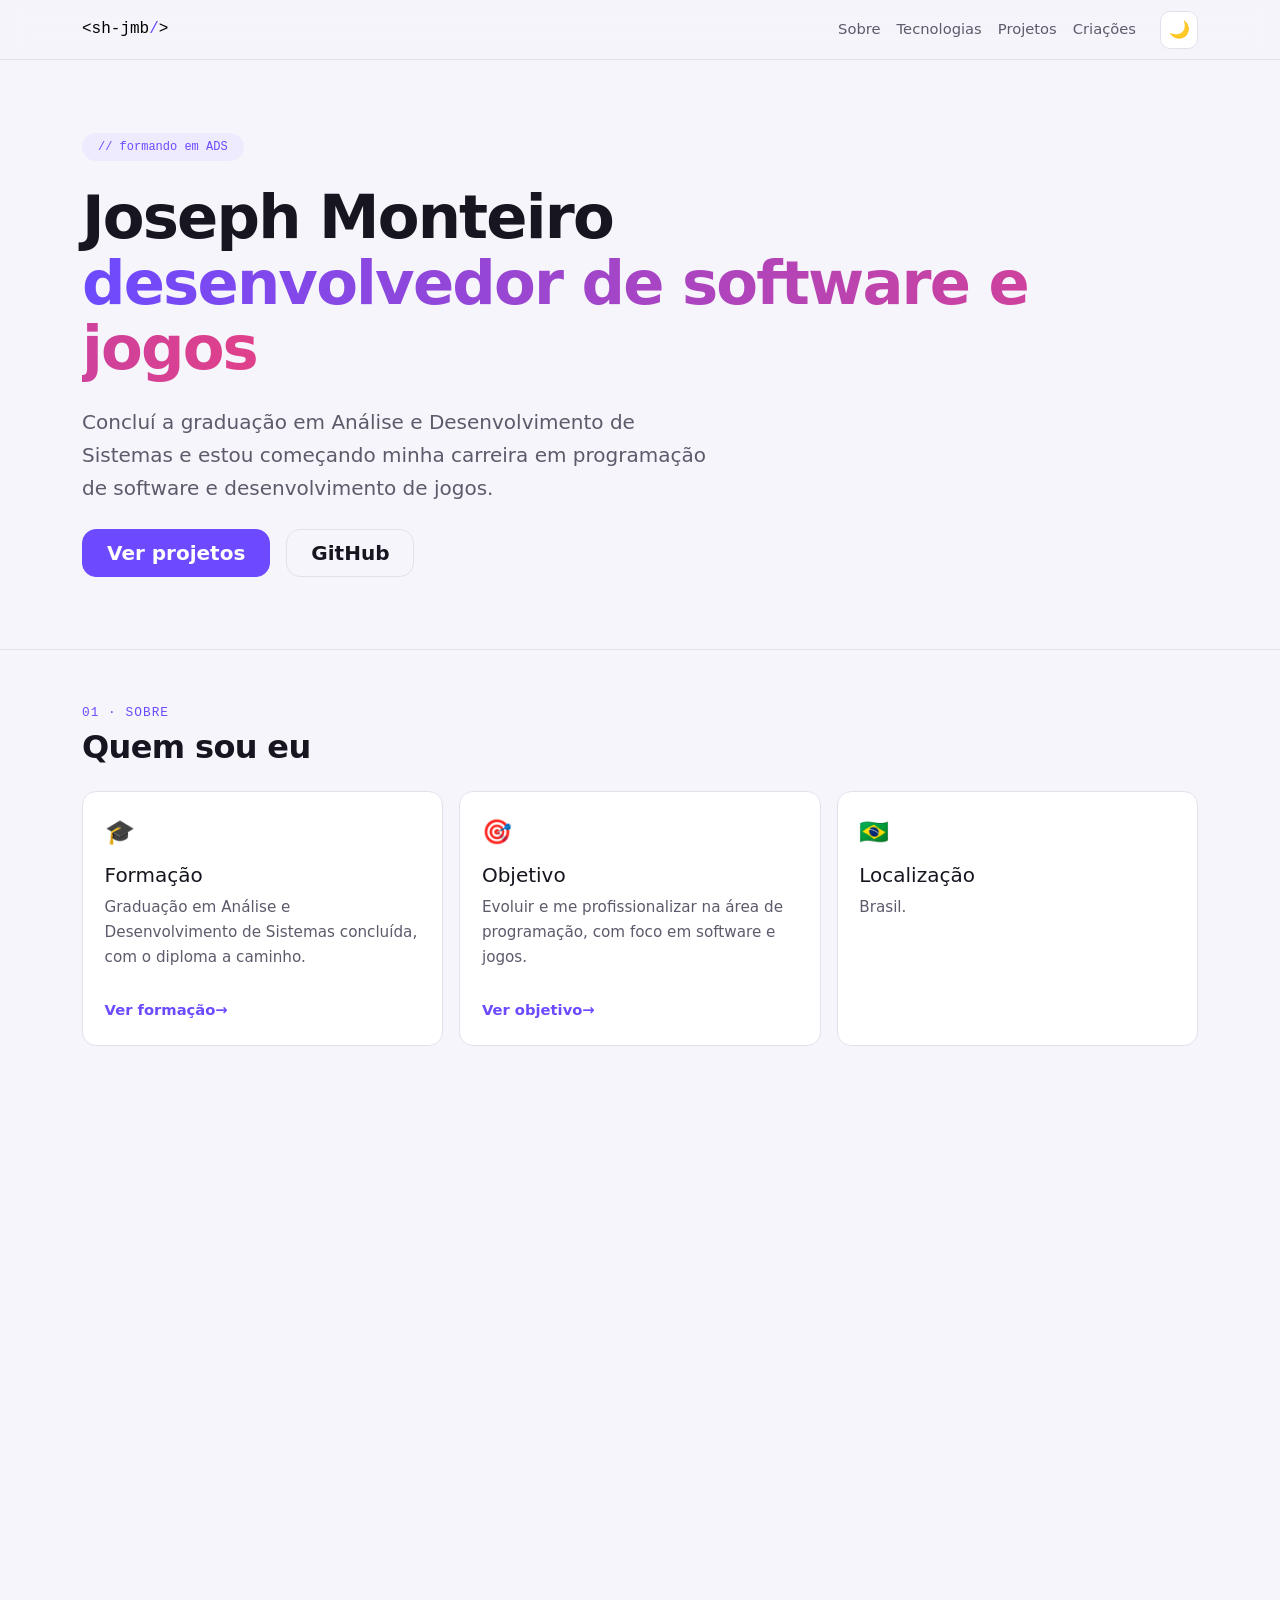
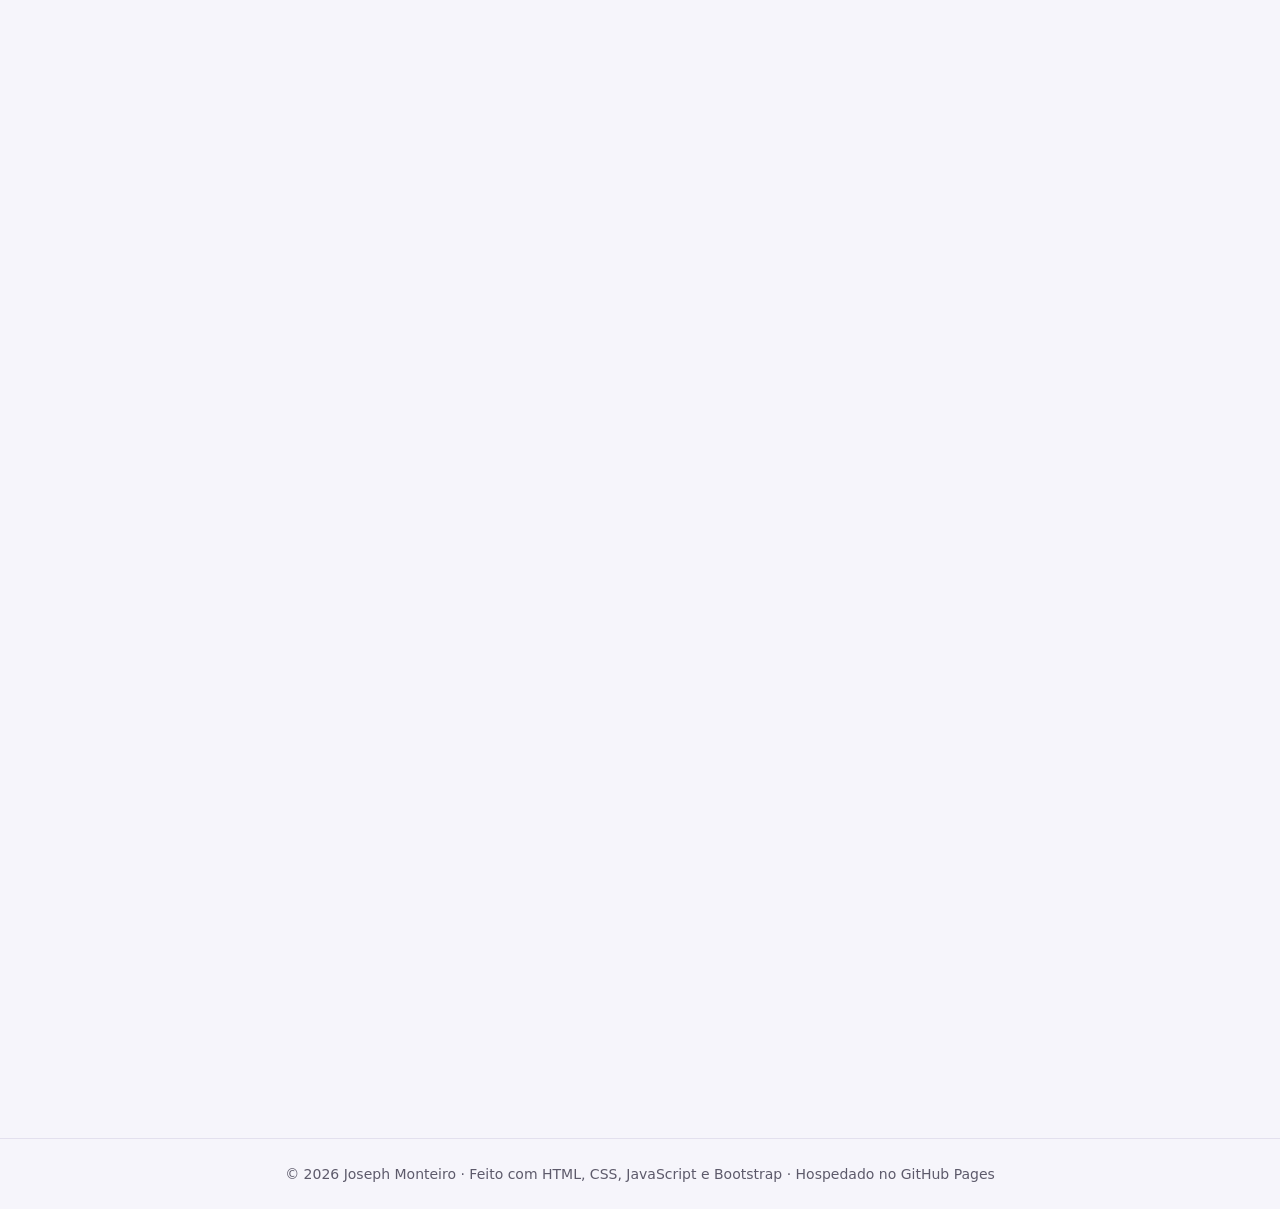
==== commit 33d2dfe5: "Primeiros passos para a Migração para o Bootsrap" ====
--- a/index.html
+++ b/index.html
@@ -1,5 +1,5 @@
 <!doctype html>
-<html lang="pt-BR">
+<html lang="pt-BR" data-bs-theme="light">
 <head>
   <meta charset="utf-8">
   <meta name="viewport" content="width=device-width, initial-scale=1">
@@ -23,146 +23,186 @@
   <!-- Fontes -->
   <link rel="preconnect" href="https://fonts.googleapis.com">
   <link rel="preconnect" href="https://fonts.gstatic.com" crossorigin>
-  <link rel="stylesheet" href="https://fonts.googleapis.com/css2?family=Inter:wght@400;600;700;800&family=JetBrains+Mono:wght@500&display=swap">
-
-  <!-- Estilos (a ordem importa) -->
+  <link rel="stylesheet" href="https://fonts.googleapis.com/css2?family=Inter:wght@400;500;600;700;800&family=JetBrains+Mono:wght@500&display=swap">
+
+  <!-- Bootstrap 5.3.3 (arquivos locais, verificados por hash) -->
+  <link rel="stylesheet" href="vendor/bootstrap/bootstrap.min.css" integrity="sha384-QWTKZyjpPEjISv5WaRU9OFeRpok6YctnYmDr5pNlyT2bRjXh0JMhjY6hW+ALEwIH">
+
+  <!-- Estilos do portfólio (depois do Bootstrap, para personalizá-lo) -->
   <link rel="stylesheet" href="css/tokens.css">
   <link rel="stylesheet" href="css/base.css">
-  <link rel="stylesheet" href="css/layout.css">
   <link rel="stylesheet" href="css/components.css">
   <link rel="stylesheet" href="css/animations.css">
 
   <!-- Tema salvo (precisa rodar antes da página aparecer) -->
   <script src="js/theme-init.js"></script>
+  <script defer src="vendor/bootstrap/bootstrap.bundle.min.js" integrity="sha384-YvpcrYf0tY3lHB60NNkmXc5s9fDVZLESaAA55NDzOxhy9GkcIdslK1eN7N6jIeHz"></script>
   <script type="module" src="js/main.js"></script>
 </head>
 <body>
   <a class="skip-link" href="#conteudo">Pular para o conteúdo</a>
 
-  <nav class="nav" aria-label="Navegação principal">
-    <div class="wrap">
-      <a class="logo" href="#">&lt;sh-jmb<span>/</span>&gt;</a>
-      <div class="nav-right">
-        <ul class="nav-links">
-          <li><a href="#sobre">Sobre</a></li>
-          <li><a href="#tecnologias">Tecnologias</a></li>
-          <li><a href="#projetos">Projetos</a></li>
-          <li><a href="#criacoes">Criações</a></li>
+  <nav class="navbar navbar-expand-md sticky-top site-nav" aria-label="Navegação principal">
+    <div class="container">
+      <a class="navbar-brand" href="#">&lt;sh-jmb<span>/</span>&gt;</a>
+      <div class="d-flex align-items-center gap-2 order-md-last">
+        <button class="theme-btn" id="tema" type="button" aria-label="Alternar modo claro/escuro" title="Alternar modo claro/escuro">🌙</button>
+        <button class="navbar-toggler" type="button" data-bs-toggle="collapse" data-bs-target="#menu" aria-controls="menu" aria-expanded="false" aria-label="Abrir menu">
+          <span class="navbar-toggler-icon"></span>
+        </button>
+      </div>
+      <div class="collapse navbar-collapse" id="menu">
+        <ul class="navbar-nav ms-auto me-md-3">
+          <li class="nav-item"><a class="nav-link" href="#sobre">Sobre</a></li>
+          <li class="nav-item"><a class="nav-link" href="#tecnologias">Tecnologias</a></li>
+          <li class="nav-item"><a class="nav-link" href="#projetos">Projetos</a></li>
+          <li class="nav-item"><a class="nav-link" href="#criacoes">Criações</a></li>
         </ul>
-        <button class="theme-btn" id="tema" type="button" aria-label="Alternar modo claro/escuro" title="Alternar modo claro/escuro">🌙</button>
       </div>
     </div>
   </nav>
 
-  <header class="hero">
-    <div class="wrap">
-      <span class="tag">// formando em ADS</span>
+  <header class="hero py-5 my-md-4">
+    <div class="container">
+      <span class="badge rounded-pill chip mb-4 px-3 py-2">// formando em ADS</span>
       <h1>Joseph Monteiro<br><span class="grad">desenvolvedor de software e jogos</span></h1>
-      <p>Concluí a graduação em Análise e Desenvolvimento de Sistemas e estou começando minha carreira em programação de software e desenvolvimento de jogos.</p>
-      <div class="cta">
-        <a class="btn btn--primary" href="#projetos">Ver projetos</a>
-        <a class="btn" href="https://github.com/sh-jmb" target="_blank" rel="noopener noreferrer">GitHub</a>
+      <p class="lead mt-4">Concluí a graduação em Análise e Desenvolvimento de Sistemas e estou começando minha carreira em programação de software e desenvolvimento de jogos.</p>
+      <div class="d-flex flex-wrap gap-3 mt-4">
+        <a class="btn btn-primary btn-lg px-4" href="#projetos">Ver projetos</a>
+        <a class="btn btn-outline-secondary btn-lg px-4" href="https://github.com/sh-jmb" target="_blank" rel="noopener noreferrer">GitHub</a>
       </div>
     </div>
   </header>
 
   <main id="conteudo">
-    <section class="section reveal" id="sobre">
-      <div class="wrap">
+    <section class="py-5 border-top reveal" id="sobre">
+      <div class="container">
         <span class="label">01 · Sobre</span>
-        <h2>Quem sou eu</h2>
-        <div class="grid">
-          <a class="card card--link" href="sobre.html#formacao">
-            <span class="icon" aria-hidden="true">🎓</span>
-            <h3>Formação</h3>
-            <p>Graduação em Análise e Desenvolvimento de Sistemas concluída, com o diploma a caminho.</p>
-            <span class="card__more">Ver formação</span>
-          </a>
-          <a class="card card--link" href="sobre.html#objetivo">
-            <span class="icon" aria-hidden="true">🎯</span>
-            <h3>Objetivo</h3>
-            <p>Evoluir e me profissionalizar na área de programação, com foco em software e jogos.</p>
-            <span class="card__more">Ver objetivo</span>
-          </a>
-          <article class="card">
-            <span class="icon" aria-hidden="true">🇧🇷</span>
-            <h3>Localização</h3>
-            <p>Brasil.</p>
-          </article>
+        <h2 class="mt-1 mb-4">Quem sou eu</h2>
+        <div class="row row-cols-1 row-cols-md-3 g-3">
+          <div class="col">
+            <a class="card card-link-block h-100" href="sobre.html#formacao">
+              <div class="card-body">
+                <span class="icon" aria-hidden="true">🎓</span>
+                <h3 class="h5 card-title">Formação</h3>
+                <p class="card-text">Graduação em Análise e Desenvolvimento de Sistemas concluída, com o diploma a caminho.</p>
+                <span class="card__more">Ver formação</span>
+              </div>
+            </a>
+          </div>
+          <div class="col">
+            <a class="card card-link-block h-100" href="sobre.html#objetivo">
+              <div class="card-body">
+                <span class="icon" aria-hidden="true">🎯</span>
+                <h3 class="h5 card-title">Objetivo</h3>
+                <p class="card-text">Evoluir e me profissionalizar na área de programação, com foco em software e jogos.</p>
+                <span class="card__more">Ver objetivo</span>
+              </div>
+            </a>
+          </div>
+          <div class="col">
+            <div class="card h-100">
+              <div class="card-body">
+                <span class="icon" aria-hidden="true">🇧🇷</span>
+                <h3 class="h5 card-title">Localização</h3>
+                <p class="card-text">Brasil.</p>
+              </div>
+            </div>
+          </div>
         </div>
       </div>
     </section>
 
-    <section class="section reveal" id="tecnologias">
-      <div class="wrap">
+    <section class="py-5 border-top reveal" id="tecnologias">
+      <div class="container">
         <span class="label">02 · Tecnologias</span>
-        <h2>Tecnologias que já utilizei</h2>
-        <ul class="skills" role="list">
-          <li class="skill skill--python">
-            <div class="skill__head"><span class="skill__icon" aria-hidden="true">Py</span><h3>Python</h3></div>
-            <p>Linguagem de escrita simples e fácil de ler. Muito usada em automação de tarefas, análise de dados, inteligência artificial e sistemas web.</p>
-          </li>
-          <li class="skill skill--csharp">
-            <div class="skill__head"><span class="skill__icon" aria-hidden="true">C#</span><h3>C#</h3></div>
-            <p>Linguagem da Microsoft, da plataforma .NET. Usada em programas para Windows, sistemas web e no desenvolvimento de jogos com a Unity.</p>
-          </li>
-          <li class="skill skill--cpp">
-            <div class="skill__head"><span class="skill__icon" aria-hidden="true">C++</span><h3>C++</h3></div>
-            <p>Linguagem de alto desempenho. Usada onde a velocidade importa: motores de jogos, como a Unreal Engine, sistemas e programas pesados.</p>
-          </li>
-          <li class="skill skill--html">
-            <div class="skill__head"><span class="skill__icon" aria-hidden="true">&lt;/&gt;</span><h3>HTML</h3></div>
-            <p>Linguagem de marcação que monta a estrutura das páginas da web: títulos, textos, imagens, links e seções.</p>
-          </li>
-          <li class="skill skill--css">
-            <div class="skill__head"><span class="skill__icon" aria-hidden="true">{ }</span><h3>CSS</h3></div>
-            <p>Define a aparência das páginas: cores, fontes, tamanhos, posicionamento, layout para celular e animações.</p>
-          </li>
-          <li class="skill skill--js">
-            <div class="skill__head"><span class="skill__icon" aria-hidden="true">JS</span><h3>JavaScript</h3></div>
-            <p>Dá vida às páginas com interatividade, como o botão de modo claro/escuro deste site. Também roda em servidores, com o Node.js.</p>
+        <h2 class="mt-1 mb-4">Tecnologias que já utilizei</h2>
+        <ul class="row row-cols-1 row-cols-md-2 row-cols-lg-3 g-3 list-unstyled">
+          <li class="col">
+            <div class="card h-100 skill--python"><div class="card-body">
+              <div class="d-flex align-items-center gap-3 mb-2"><span class="skill-icon" aria-hidden="true">Py</span><h3 class="h5 mb-0">Python</h3></div>
+              <p class="card-text">Linguagem de escrita simples e fácil de ler. Muito usada em automação de tarefas, análise de dados, inteligência artificial e sistemas web.</p>
+            </div></div>
+          </li>
+          <li class="col">
+            <div class="card h-100 skill--csharp"><div class="card-body">
+              <div class="d-flex align-items-center gap-3 mb-2"><span class="skill-icon" aria-hidden="true">C#</span><h3 class="h5 mb-0">C#</h3></div>
+              <p class="card-text">Linguagem da Microsoft, da plataforma .NET. Usada em programas para Windows, sistemas web e no desenvolvimento de jogos com a Unity.</p>
+            </div></div>
+          </li>
+          <li class="col">
+            <div class="card h-100 skill--cpp"><div class="card-body">
+              <div class="d-flex align-items-center gap-3 mb-2"><span class="skill-icon" aria-hidden="true">C++</span><h3 class="h5 mb-0">C++</h3></div>
+              <p class="card-text">Linguagem de alto desempenho. Usada onde a velocidade importa: motores de jogos, como a Unreal Engine, sistemas e programas pesados.</p>
+            </div></div>
+          </li>
+          <li class="col">
+            <div class="card h-100 skill--html"><div class="card-body">
+              <div class="d-flex align-items-center gap-3 mb-2"><span class="skill-icon" aria-hidden="true">&lt;/&gt;</span><h3 class="h5 mb-0">HTML</h3></div>
+              <p class="card-text">Linguagem de marcação que monta a estrutura das páginas da web: títulos, textos, imagens, links e seções.</p>
+            </div></div>
+          </li>
+          <li class="col">
+            <div class="card h-100 skill--css"><div class="card-body">
+              <div class="d-flex align-items-center gap-3 mb-2"><span class="skill-icon" aria-hidden="true">{ }</span><h3 class="h5 mb-0">CSS</h3></div>
+              <p class="card-text">Define a aparência das páginas: cores, fontes, tamanhos, posicionamento, layout para celular e animações.</p>
+            </div></div>
+          </li>
+          <li class="col">
+            <div class="card h-100 skill--js"><div class="card-body">
+              <div class="d-flex align-items-center gap-3 mb-2"><span class="skill-icon" aria-hidden="true">JS</span><h3 class="h5 mb-0">JavaScript</h3></div>
+              <p class="card-text">Dá vida às páginas com interatividade, como o botão de modo claro/escuro deste site. Também roda em servidores, com o Node.js.</p>
+            </div></div>
           </li>
         </ul>
       </div>
     </section>
 
-    <section class="section reveal" id="projetos">
-      <div class="wrap">
+    <section class="py-5 border-top reveal" id="projetos">
+      <div class="container">
         <span class="label">03 · Projetos</span>
-        <h2>Projetos</h2>
-        <div class="soon">
+        <h2 class="mt-1 mb-4">Projetos</h2>
+        <div class="soon text-center p-5">
           <strong>Em breve 🚧</strong>
           Meus primeiros projetos de software e de jogos serão publicados aqui.
         </div>
       </div>
     </section>
 
-    <section class="section reveal" id="criacoes">
-      <div class="wrap">
+    <section class="py-5 border-top reveal" id="criacoes">
+      <div class="container">
         <span class="label">04 · Criações</span>
-        <h2>Fora do código</h2>
-        <div class="grid">
-          <a class="card card--link" href="criacoes.html#texturas">
-            <span class="icon" aria-hidden="true">🎨</span>
-            <h3>Texturas para avatares</h3>
-            <p>Criação de texturas para avatares 3D usados no VRChat.</p>
-            <span class="card__more">Ver galeria</span>
-          </a>
-          <a class="card card--link" href="criacoes.html#mapas">
-            <span class="icon" aria-hidden="true">🗺️</span>
-            <h3>Mapas para o VRChat</h3>
-            <p>Construção de mapas e ambientes virtuais para o VRChat.</p>
-            <span class="card__more">Ver galeria</span>
-          </a>
+        <h2 class="mt-1 mb-4">Fora do código</h2>
+        <div class="row row-cols-1 row-cols-md-2 g-3">
+          <div class="col">
+            <a class="card card-link-block h-100" href="criacoes.html#texturas">
+              <div class="card-body">
+                <span class="icon" aria-hidden="true">🎨</span>
+                <h3 class="h5 card-title">Texturas para avatares</h3>
+                <p class="card-text">Criação de texturas para avatares 3D usados no VRChat.</p>
+                <span class="card__more">Ver galeria</span>
+              </div>
+            </a>
+          </div>
+          <div class="col">
+            <a class="card card-link-block h-100" href="criacoes.html#mapas">
+              <div class="card-body">
+                <span class="icon" aria-hidden="true">🗺️</span>
+                <h3 class="h5 card-title">Mapas para o VRChat</h3>
+                <p class="card-text">Construção de mapas e ambientes virtuais para o VRChat.</p>
+                <span class="card__more">Ver galeria</span>
+              </div>
+            </a>
+          </div>
         </div>
       </div>
     </section>
 
-    <section class="section reveal" id="proximos">
-      <div class="wrap">
+    <section class="py-5 border-top reveal" id="proximos">
+      <div class="container">
         <span class="label">05 · Próximos passos</span>
-        <h2>No que estou trabalhando</h2>
-        <ul class="checks">
+        <h2 class="mt-1 mb-4">No que estou trabalhando</h2>
+        <ul class="checks list-unstyled mb-0">
           <li>Publicar meu primeiro projeto de software</li>
           <li>Desenvolver um protótipo de jogo</li>
           <li>Montar uma galeria das minhas texturas e mapas</li>
@@ -171,8 +211,8 @@
     </section>
   </main>
 
-  <footer class="footer">
-    <div class="wrap">© <span id="ano">2026</span> Joseph Monteiro · Feito com HTML, CSS e JavaScript · Hospedado no GitHub Pages</div>
+  <footer class="py-4 border-top text-center text-body-secondary small">
+    <div class="container">© <span id="ano">2026</span> Joseph Monteiro · Feito com HTML, CSS, JavaScript e Bootstrap · Hospedado no GitHub Pages</div>
   </footer>
 </body>
 </html>
--- a/css/animations.css
+++ b/css/animations.css
@@ -9,24 +9,22 @@
 }
 
 /* Entrada do topo ao carregar */
-.hero .wrap > *, .page-hero .wrap > * { animation: fade-up var(--dur-med) var(--ease) both; }
-:is(.hero, .page-hero) .wrap > :nth-child(2) { animation-delay: .08s; }
-:is(.hero, .page-hero) .wrap > :nth-child(3) { animation-delay: .16s; }
-:is(.hero, .page-hero) .wrap > :nth-child(4) { animation-delay: .24s; }
+.hero > .container > * { animation: fade-up var(--dur-med) var(--ease) both; }
+.hero > .container > :nth-child(2) { animation-delay: .08s; }
+.hero > .container > :nth-child(3) { animation-delay: .16s; }
+.hero > .container > :nth-child(4) { animation-delay: .24s; }
 
 /* Seções que aparecem ao rolar (só esconde se o JavaScript estiver ativo) */
 .js .reveal { opacity: 0; transform: translateY(24px); transition: opacity var(--dur-med) var(--ease), transform var(--dur-med) var(--ease); }
 .js .reveal.is-visible { opacity: 1; transform: none; }
 
-/* Hover */
-.gallery-item { transition: transform var(--dur-fast) var(--ease), border-color var(--dur-fast), box-shadow var(--dur-fast); }
-.gallery-item:hover { transform: translateY(-3px); border-color: var(--accent); box-shadow: var(--shadow-card); }
-.btn, .card, .skill { transition: transform var(--dur-fast) var(--ease), border-color var(--dur-fast), box-shadow var(--dur-fast); }
+/* Hover nos cards */
+.card { transition: transform var(--dur-fast) var(--ease), border-color var(--dur-fast), box-shadow var(--dur-fast); }
+.card:hover { transform: translateY(-3px); border-color: var(--accent); box-shadow: var(--shadow-card); }
 .btn:hover { transform: translateY(-1px); }
-.card:hover, .skill:hover { transform: translateY(-3px); border-color: var(--accent); box-shadow: var(--shadow-card); }
 
 /* Transição suave ao trocar o tema */
-body, .nav, .theme-btn { transition: background-color .25s, border-color .25s, color .25s; }
+body, .site-nav, .theme-btn { transition: background-color .25s, border-color .25s, color .25s; }
 
 /* Respeita quem pediu menos movimento no sistema */
 @media (prefers-reduced-motion: reduce) {
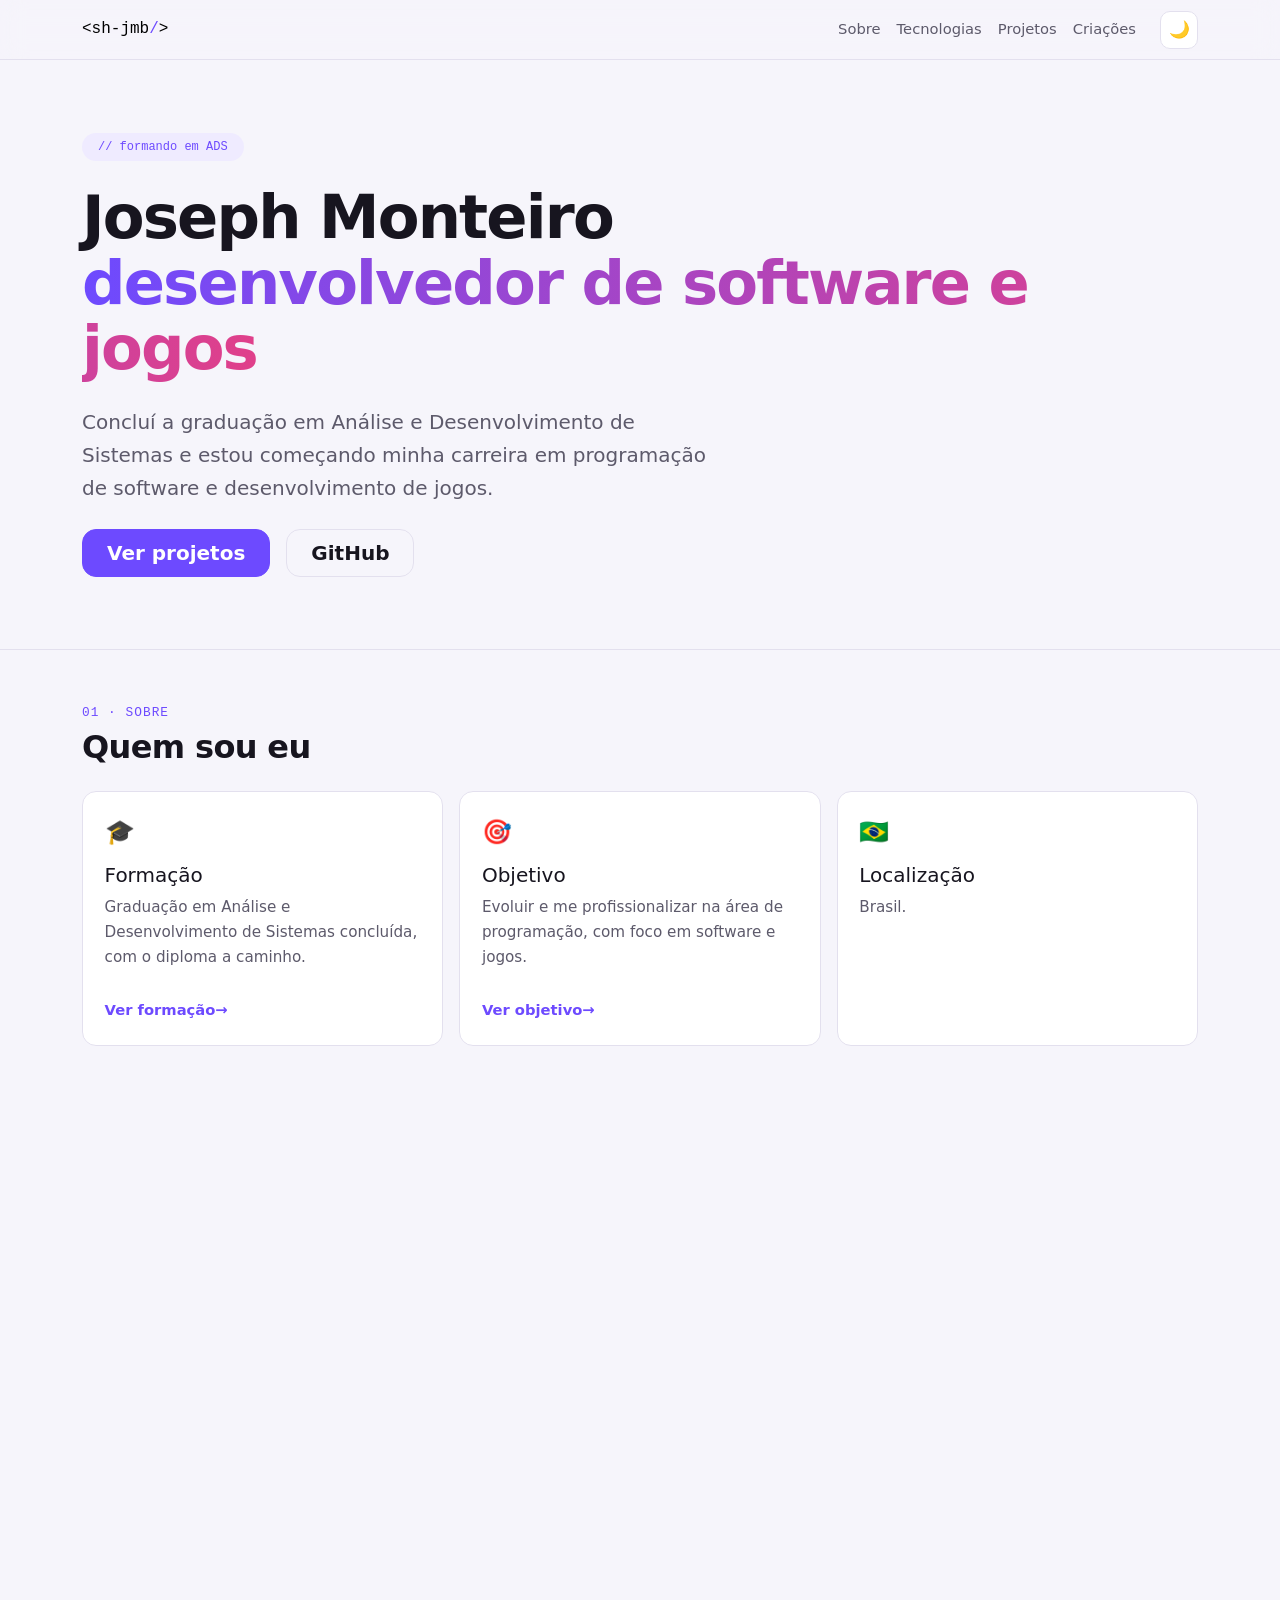
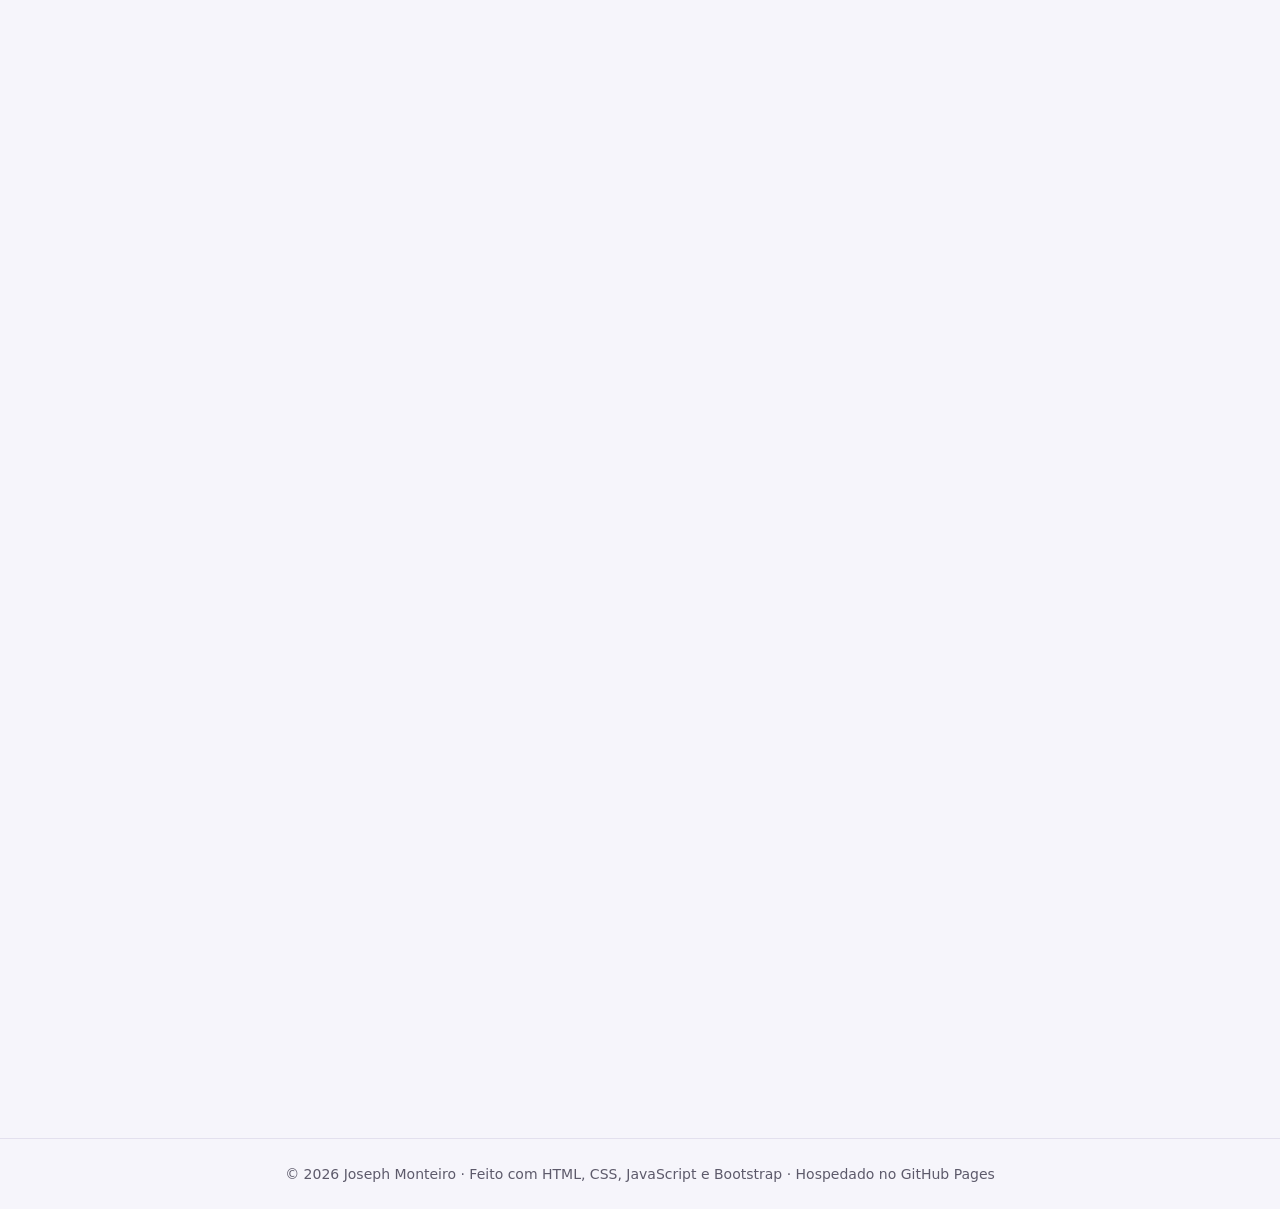
==== commit ee2e4dd6: "Pagina 404 Adicionei a página 404 Game Over e atualiza o README" ====
--- a/index.html
+++ b/index.html
@@ -3,7 +3,7 @@
 <head>
   <meta charset="utf-8">
   <meta name="viewport" content="width=device-width, initial-scale=1">
-  <meta http-equiv="Content-Security-Policy" content="default-src 'self'; script-src 'self'; style-src 'self' https://fonts.googleapis.com; font-src https://fonts.gstatic.com; img-src 'self' data:; connect-src 'self'; base-uri 'self'; form-action 'none'; object-src 'none'">
+  <meta http-equiv="Content-Security-Policy" content="default-src 'self'; script-src 'self'; style-src 'self' https://fonts.googleapis.com; font-src 'self' https://fonts.gstatic.com; img-src 'self' data:; connect-src 'self'; base-uri 'self'; form-action 'none'; object-src 'none'">
   <meta name="referrer" content="strict-origin-when-cross-origin">
 
   <title>Joseph Monteiro | Portfólio</title>
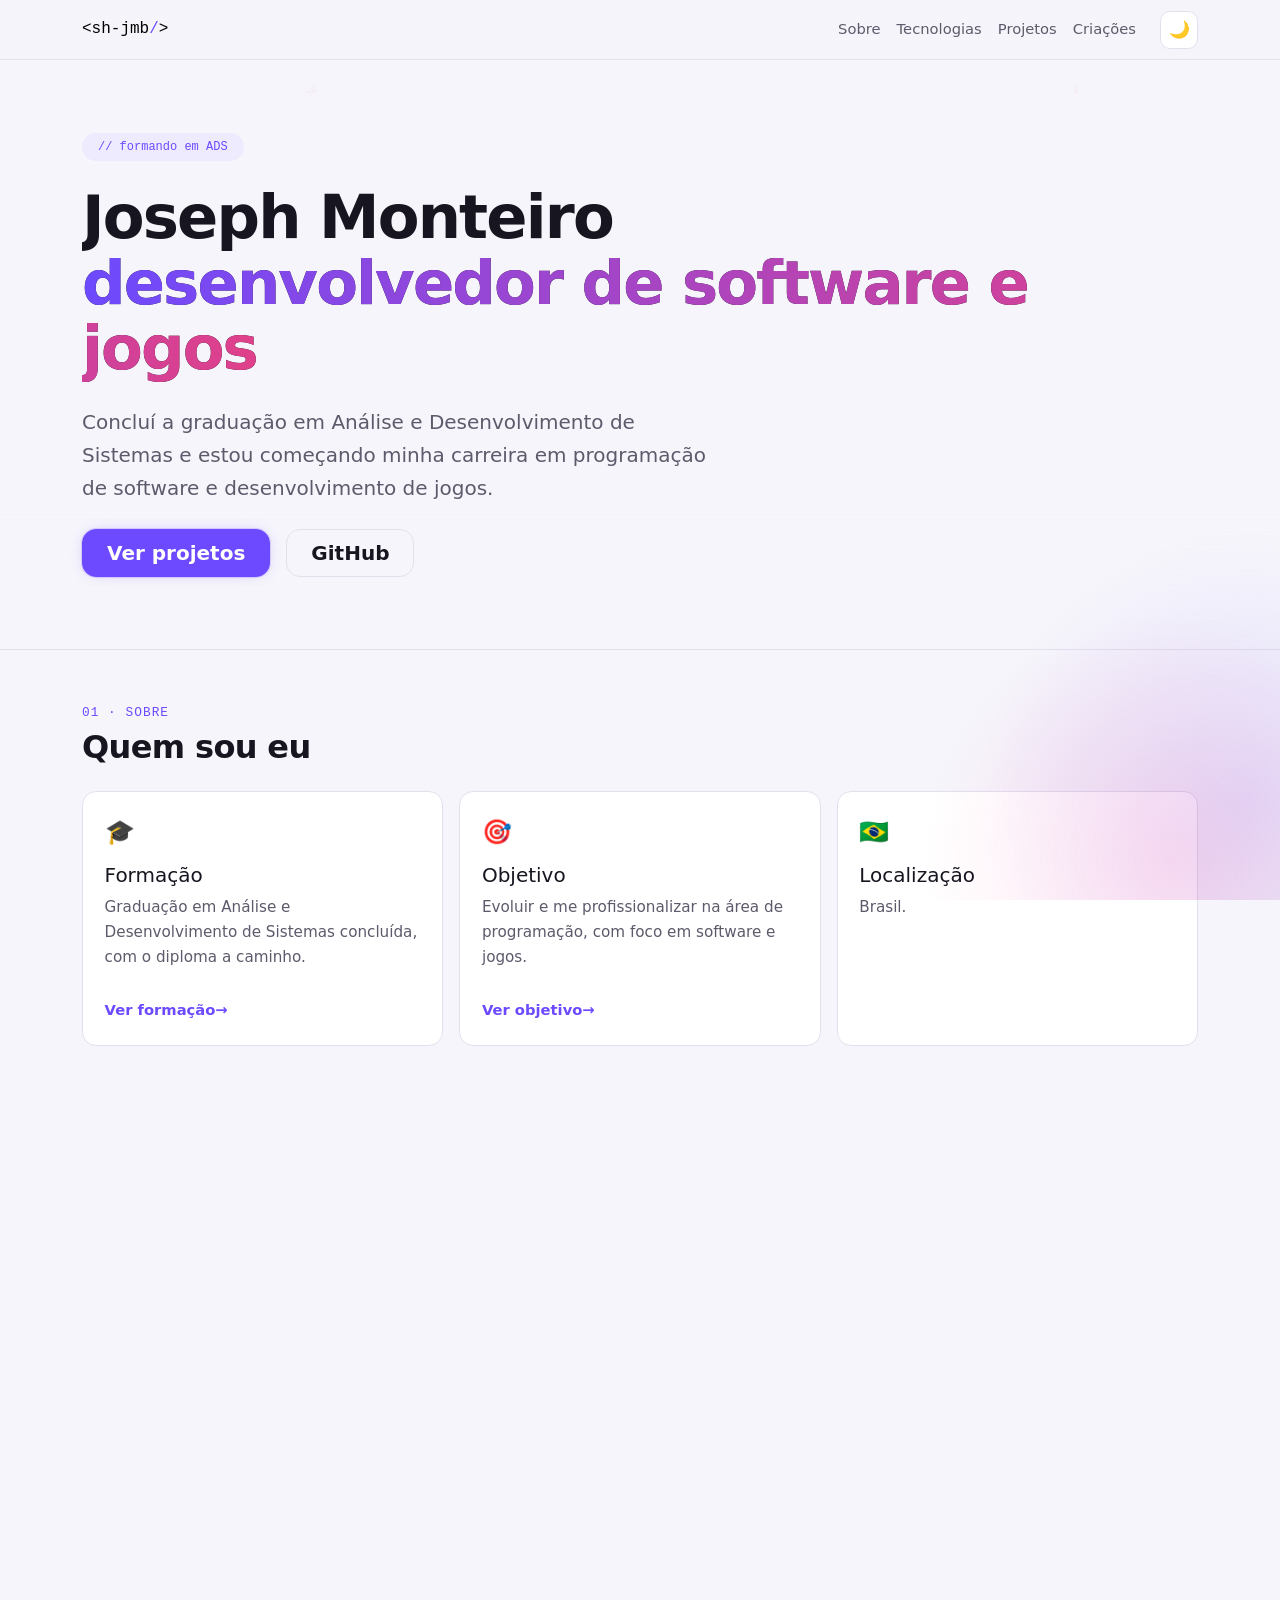
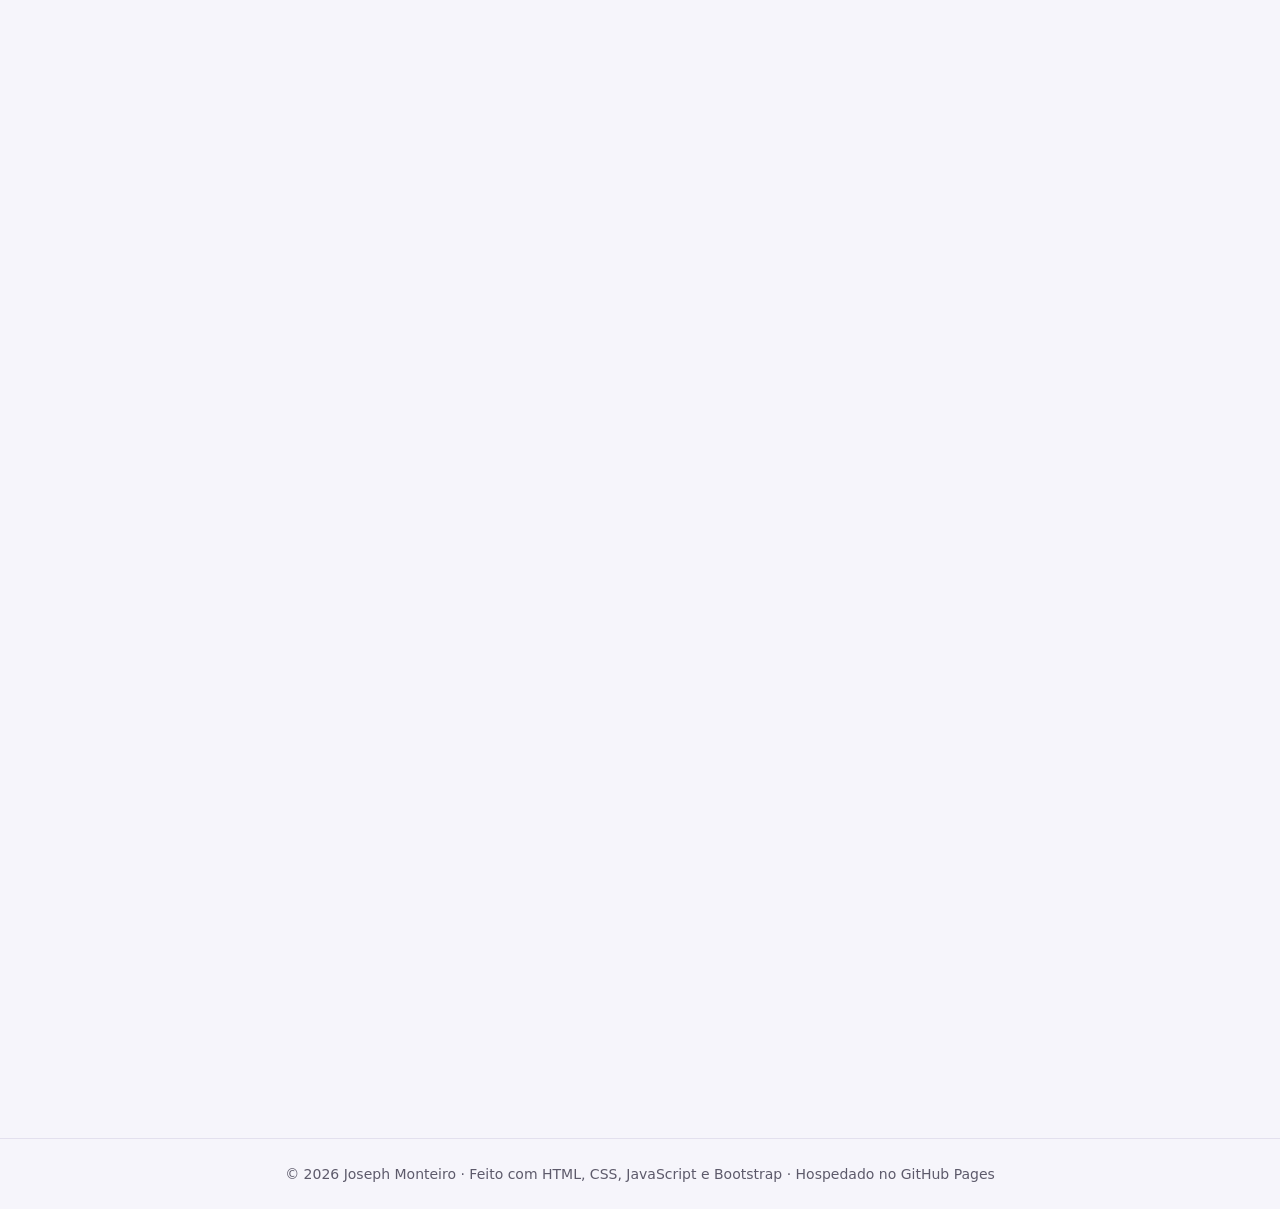
==== commit f16bfb13: "Adição de efeitos e melhorias Adiciona chuva no topo, brilho reativo nos textos e ajustes de luz e t" ====
--- a/index.html
+++ b/index.html
@@ -62,7 +62,8 @@
     </div>
   </nav>
 
-  <header class="hero py-5 my-md-4">
+  <header class="hero hero--rain py-5 my-md-4">
+    <canvas id="hero-chuva" class="hero-rain" aria-hidden="true"></canvas>
     <div class="container">
       <span class="badge rounded-pill chip mb-4 px-3 py-2">// formando em ADS</span>
       <h1>Joseph Monteiro<br><span class="grad">desenvolvedor de software e jogos</span></h1>
@@ -203,8 +204,8 @@
         <span class="label">05 · Próximos passos</span>
         <h2 class="mt-1 mb-4">No que estou trabalhando</h2>
         <ul class="checks list-unstyled mb-0">
-          <li>Publicar meu primeiro projeto de software</li>
-          <li>Desenvolver um protótipo de jogo</li>
+          <li class="is-progress"><span>Publicar meu primeiro projeto de software</span> <span class="status-badge">Em andamento</span></li>
+          <li class="is-progress"><span>Desenvolver um protótipo de jogo</span> <span class="status-badge">Em andamento</span></li>
           <li>Montar uma galeria das minhas texturas e mapas</li>
         </ul>
       </div>
--- a/css/animations.css
+++ b/css/animations.css
@@ -18,13 +18,67 @@
 .js .reveal { opacity: 0; transform: translateY(24px); transition: opacity var(--dur-med) var(--ease), transform var(--dur-med) var(--ease); }
 .js .reveal.is-visible { opacity: 1; transform: none; }
 
-/* Hover nos cards */
-.card { transition: transform var(--dur-fast) var(--ease), border-color var(--dur-fast), box-shadow var(--dur-fast); }
-.card:hover { transform: translateY(-3px); border-color: var(--accent); box-shadow: var(--shadow-card); }
-.btn:hover { transform: translateY(-1px); }
+/* ---------- Neon (mesma estética da página 404) ----------
+   Ao passar o mouse ou focar pelo teclado, o bloco "acende" como um tubo de neon:
+   pisca rapidamente e fica com a borda brilhando. */
+:root {
+  --neon-glow:
+    0 0 0 1px color-mix(in srgb, var(--accent) 30%, transparent),
+    0 0 24px -4px color-mix(in srgb, var(--accent) 60%, transparent),
+    inset 0 0 18px -10px color-mix(in srgb, var(--accent-2) 70%, transparent);
+  --neon-glow-soft:
+    0 0 0 1px color-mix(in srgb, var(--accent) 18%, transparent),
+    0 0 16px -6px color-mix(in srgb, var(--accent) 45%, transparent);
+}
+
+@keyframes neon-on {
+  0%   { box-shadow: none; border-color: var(--line); }
+  15%  { box-shadow: var(--neon-glow); border-color: var(--accent); }
+  25%  { box-shadow: none; border-color: var(--line); }
+  40%  { box-shadow: var(--neon-glow); border-color: var(--accent-2); }
+  50%  { box-shadow: none; border-color: var(--line); }
+  65%, 100% { box-shadow: var(--neon-glow); border-color: var(--accent); }
+}
+
+/* Cards (blocos) */
+.card { transition: transform var(--dur-fast) var(--ease), border-color .45s, box-shadow .45s, --lit .45s ease-out; }
+.card:hover, .card-link-block:focus-visible, .card.is-touched {
+  transform: translateY(-3px);
+  border-color: var(--accent);
+  box-shadow: var(--neon-glow);
+  animation: neon-on .5s steps(1) 1;
+  outline: none;
+}
+
+/* Botões */
+.btn { transition: transform var(--dur-fast) var(--ease), box-shadow .45s, border-color .45s, background-color var(--dur-fast), --lit .45s ease-out; }
+.btn-primary { box-shadow: var(--neon-glow-soft); }
+.btn:hover, .btn:focus-visible, .btn.is-touched {
+  transform: translateY(-1px);
+  border-color: var(--accent);
+  box-shadow: var(--neon-glow);
+  animation: neon-on .5s steps(1) 1;
+}
+.btn-primary:hover, .btn-primary:focus-visible, .btn-primary.is-touched { border-color: var(--accent-2); }
+
+/* Botão de tema e links do menu */
+.theme-btn { transition: box-shadow .45s, border-color .45s, background-color .25s, color .25s, --lit .45s ease-out; }
+.theme-btn:hover, .theme-btn:focus-visible, .theme-btn.is-touched { border-color: var(--accent); box-shadow: var(--neon-glow); animation: neon-on .5s steps(1) 1; }
+.site-nav .nav-link { transition: color var(--dur-fast), text-shadow var(--dur-fast); }
+.site-nav .nav-link:hover, .site-nav .nav-link:focus-visible {
+  color: var(--accent);
+  text-shadow: 0 0 10px color-mix(in srgb, var(--accent) 70%, transparent);
+}
+
+/* Item "em andamento" dos próximos passos: o quadradinho pulsa como neon */
+@keyframes neon-pulse {
+  0%, 100% { box-shadow: 0 0 4px 0 color-mix(in srgb, var(--accent) 50%, transparent); }
+  50%      { box-shadow: 0 0 12px 2px color-mix(in srgb, var(--accent-2) 70%, transparent); }
+}
+.checks li.is-progress::before { animation: neon-pulse 2.2s ease-in-out infinite; }
 
 /* Transição suave ao trocar o tema */
-body, .site-nav, .theme-btn { transition: background-color .25s, border-color .25s, color .25s; }
+body, .site-nav { transition: background-color .25s, border-color .25s, color .25s; }
 
 /* Respeita quem pediu menos movimento no sistema */
 @media (prefers-reduced-motion: reduce) {
@@ -32,3 +86,63 @@
   *, *::before, *::after { animation: none !important; transition: none !important; }
   .js .reveal { opacity: 1; transform: none; }
 }
+
+/* ---------- Cursor neon + luz que segue o mouse (só com mouse) ---------- */
+@media (hover: hover) and (pointer: fine) {
+  html, body { cursor: url("../assets/cursor/cursor.svg") 5 5, auto; }
+  a, button:not(:disabled), [type="button"]:not(:disabled), [role="button"]:not(:disabled), label[for], .btn, .navbar-toggler, .theme-btn, .select-box { cursor: url("../assets/cursor/cursor-link.svg") 5 5, pointer; }
+}
+
+/* Cores da luz = cores do cursor (rosa à esquerda/baixo, roxo à direita/cima) */
+:root { --light-pink: #ff4fa3; --light-purple: #8f7bff; }
+
+/* Luz na página (fora dos blocos)
+   --mx/--my (posição) e --lr (tamanho) são registradas para poderem ser animadas:
+   assim a luz desliza até o canto quando o mouse sai da janela. */
+@property --mx { syntax: "<length>"; inherits: false; initial-value: -999px; }
+@property --my { syntax: "<length>"; inherits: false; initial-value: -999px; }
+@property --lr { syntax: "<number>"; inherits: false; initial-value: 1; }
+.cursor-light {
+  position: fixed; inset: 0; z-index: 1080; pointer-events: none;
+  opacity: 0; transition: opacity .3s, --lr .6s ease-out;
+  background:
+    radial-gradient(calc(220px * var(--lr)) circle at calc(var(--mx) - 40px) calc(var(--my) + 30px),
+      color-mix(in srgb, var(--light-pink) 16%, transparent), transparent 70%),
+    radial-gradient(calc(240px * var(--lr)) circle at calc(var(--mx) + 40px) calc(var(--my) - 30px),
+      color-mix(in srgb, var(--light-purple) 18%, transparent), transparent 70%);
+}
+.cursor-light.is-on { opacity: 1; }
+/* Em repouso no canto inferior direito: maior e deslizando devagar até lá */
+.cursor-light.is-resting {
+  --lr: 1.6;
+  transition: opacity .3s, --lr 1.2s ease-out, --mx 1.2s cubic-bezier(.2,.7,.2,1), --my 1.2s cubic-bezier(.2,.7,.2,1);
+}
+[data-bs-theme="light"] .cursor-light { mix-blend-mode: multiply; }
+[data-bs-theme="dark"] .cursor-light { mix-blend-mode: screen; }
+
+/* Luz "presa" dentro do bloco: só aparece no bloco em que o mouse (ou o dedo) está.
+   --lit vai de 0 a 1 com transição, então o brilho acende e APAGA suavemente. */
+@property --lit { syntax: "<number>"; inherits: false; initial-value: 0; }
+.card, .btn, .theme-btn, .select-box {
+  background-image:
+    radial-gradient(180px circle at calc(var(--lx, 50%) - 30px) calc(var(--ly, 50%) + 20px),
+      rgb(255 79 163 / calc(var(--lit) * .20)), transparent 70%),
+    radial-gradient(200px circle at calc(var(--lx, 50%) + 30px) calc(var(--ly, 50%) - 20px),
+      rgb(143 123 255 / calc(var(--lit) * .24)), transparent 70%);
+}
+.is-lit { --lit: 1; }
+
+/* ---------- Textos que reagem à luz do mouse ----------
+   O texto é "pintado" por um degradê: perto do mouse ele fica rosa/roxo neon,
+   longe dele volta à cor normal. --tr (0 a 1) faz a luz crescer e apagar suave. */
+@property --tr { syntax: "<number>"; inherits: false; initial-value: 0; }
+.glow-text {
+  --glow-base: var(--text);
+  background-image: radial-gradient(calc(150px * var(--tr)) circle at var(--tx, -999px) var(--ty, -999px),
+    #ff4fa3, #8f7bff 45%, var(--glow-base) 100%);
+  -webkit-background-clip: text; background-clip: text;
+  color: transparent;
+  transition: --tr .5s ease-out;
+}
+.lead.glow-text { --glow-base: var(--muted); }
+.glow-text.is-text-lit { --tr: 1; }
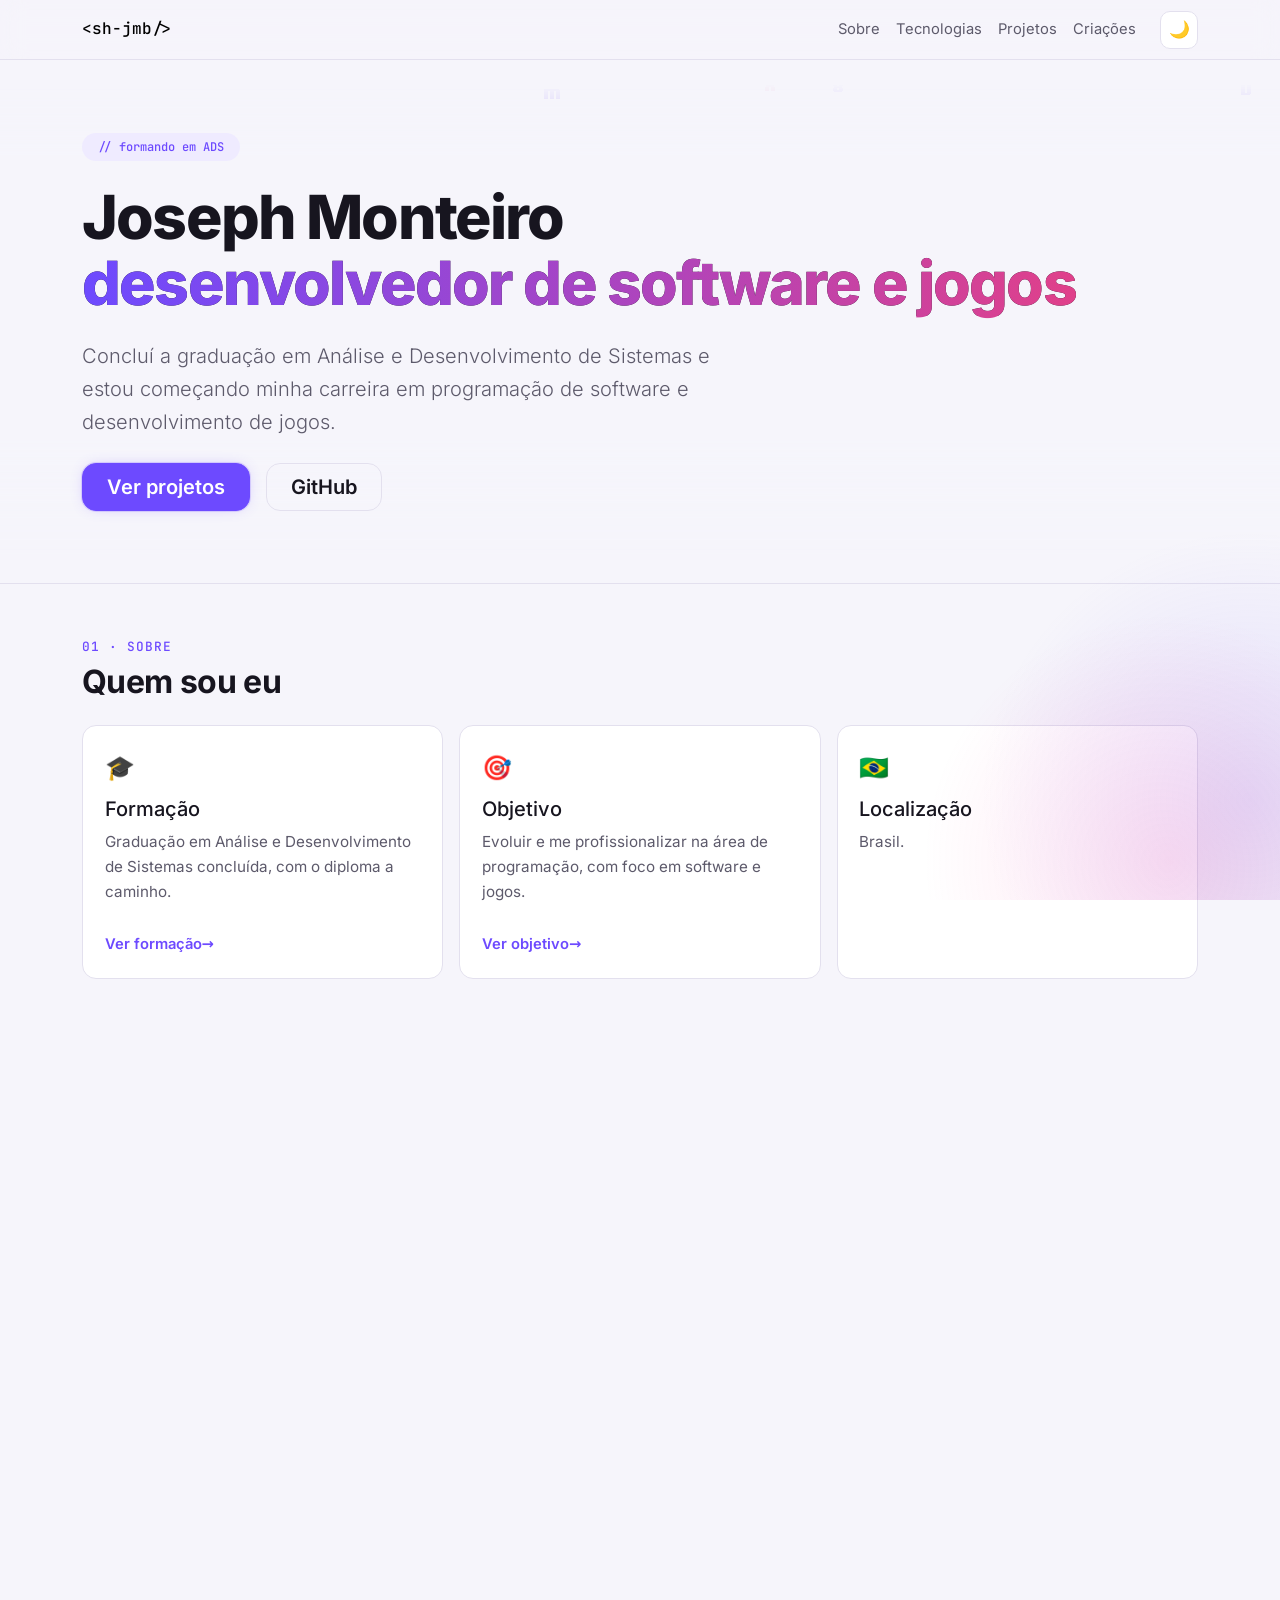
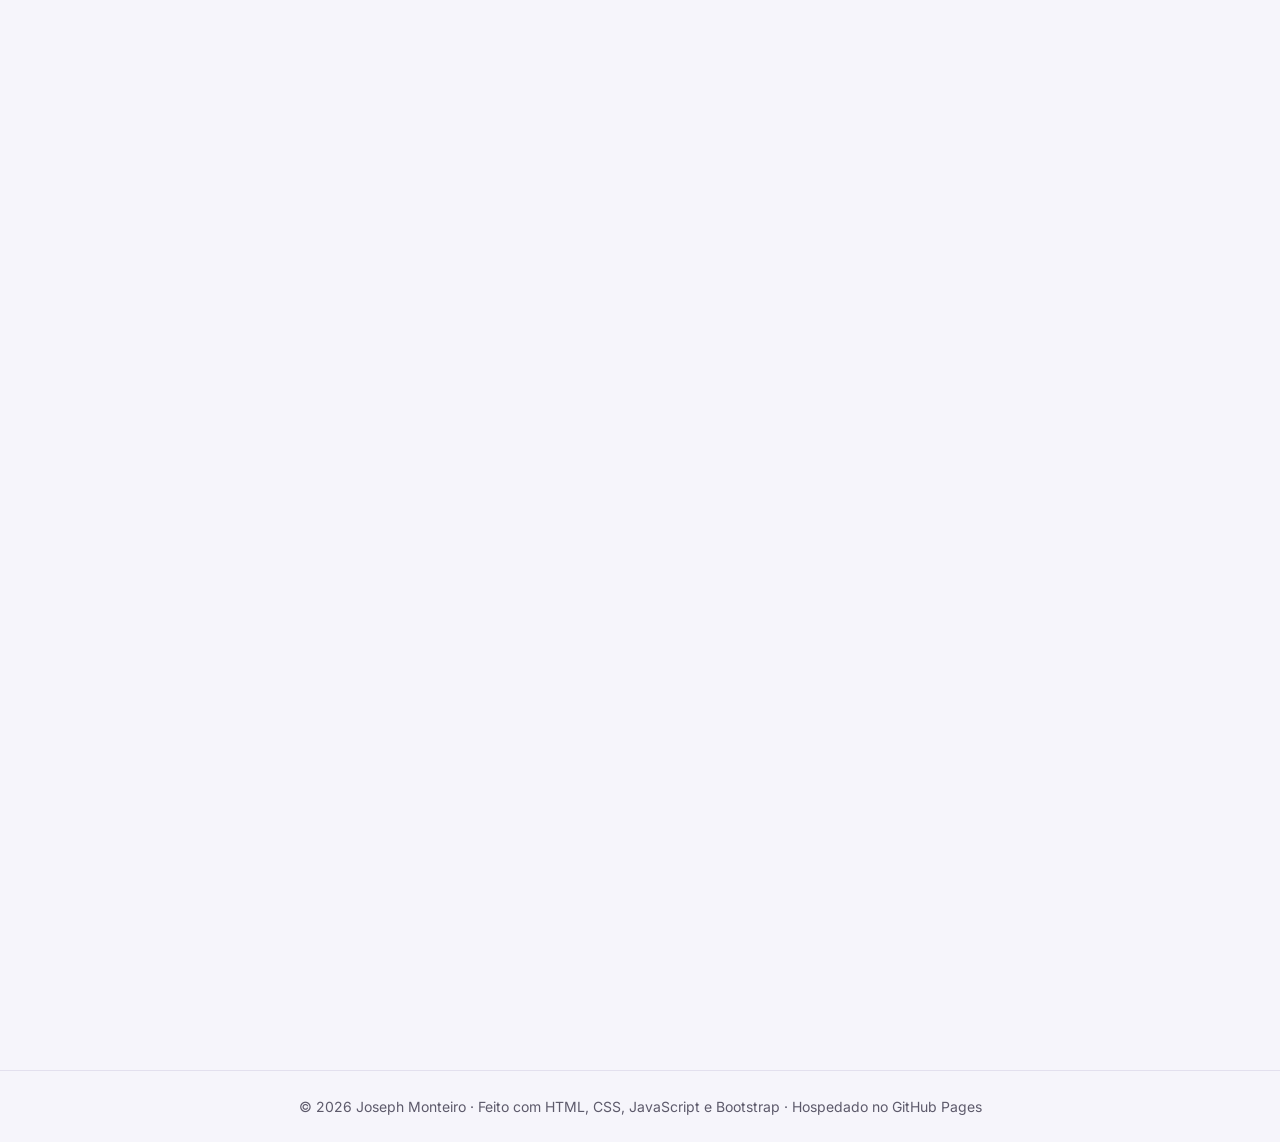
==== commit 1bed8f53: "Hospedagem das fontes no próprio site Hospeda as fontes no próprio site e remove o Google Fonts" ====
--- a/index.html
+++ b/index.html
@@ -3,7 +3,7 @@
 <head>
   <meta charset="utf-8">
   <meta name="viewport" content="width=device-width, initial-scale=1">
-  <meta http-equiv="Content-Security-Policy" content="default-src 'self'; script-src 'self'; style-src 'self' https://fonts.googleapis.com; font-src 'self' https://fonts.gstatic.com; img-src 'self' data:; connect-src 'self'; base-uri 'self'; form-action 'none'; object-src 'none'">
+  <meta http-equiv="Content-Security-Policy" content="default-src 'self'; script-src 'self'; style-src 'self'; font-src 'self'; img-src 'self' data:; connect-src 'self'; base-uri 'self'; form-action 'none'; object-src 'none'">
   <meta name="referrer" content="strict-origin-when-cross-origin">
 
   <title>Joseph Monteiro | Portfólio</title>
@@ -20,10 +20,9 @@
 
   <link rel="icon" href="assets/favicon.svg" type="image/svg+xml">
 
-  <!-- Fontes -->
-  <link rel="preconnect" href="https://fonts.googleapis.com">
-  <link rel="preconnect" href="https://fonts.gstatic.com" crossorigin>
-  <link rel="stylesheet" href="https://fonts.googleapis.com/css2?family=Inter:wght@400;500;600;700;800&family=JetBrains+Mono:wght@500&display=swap">
+  <!-- Fontes (no próprio site) -->
+  <link rel="preload" href="assets/fonts/inter/inter-latin-variable.woff2" as="font" type="font/woff2" crossorigin>
+  <link rel="stylesheet" href="css/fonts.css">
 
   <!-- Bootstrap 5.3.3 (arquivos locais, verificados por hash) -->
   <link rel="stylesheet" href="vendor/bootstrap/bootstrap.min.css" integrity="sha384-QWTKZyjpPEjISv5WaRU9OFeRpok6YctnYmDr5pNlyT2bRjXh0JMhjY6hW+ALEwIH">
--- a/css/fonts.css
+++ b/css/fonts.css
@@ -0,0 +1,25 @@
+/* ==========================================================
+   Fontes hospedadas no próprio site (sem Google Fonts)
+   Inter (variável: pesos 100–900 num só arquivo) e JetBrains Mono 500.
+   Licença: SIL Open Font License 1.1 (OFL.txt em cada pasta).
+   Subconjunto "latin": cobre português (acentos e ç).
+   ========================================================== */
+
+@font-face {
+  font-family: "Inter";
+  src: url("../assets/fonts/inter/inter-latin-variable.woff2") format("woff2-variations"),
+       url("../assets/fonts/inter/inter-latin-variable.woff2") format("woff2");
+  font-weight: 100 900;
+  font-style: normal;
+  font-display: swap;
+  unicode-range: U+0000-00FF, U+0131, U+0152-0153, U+02BB-02BC, U+02C6, U+02DA, U+02DC, U+0304, U+0308, U+0329, U+2000-206F, U+20AC, U+2122, U+2191, U+2193, U+2212, U+2215, U+FEFF, U+FFFD;
+}
+
+@font-face {
+  font-family: "JetBrains Mono";
+  src: url("../assets/fonts/jetbrains-mono/jetbrains-mono-latin-500.woff2") format("woff2");
+  font-weight: 500;
+  font-style: normal;
+  font-display: swap;
+  unicode-range: U+0000-00FF, U+0131, U+0152-0153, U+02BB-02BC, U+02C6, U+02DA, U+02DC, U+0304, U+0308, U+0329, U+2000-206F, U+20AC, U+2122, U+2191, U+2193, U+2212, U+2215, U+FEFF, U+FFFD;
+}
